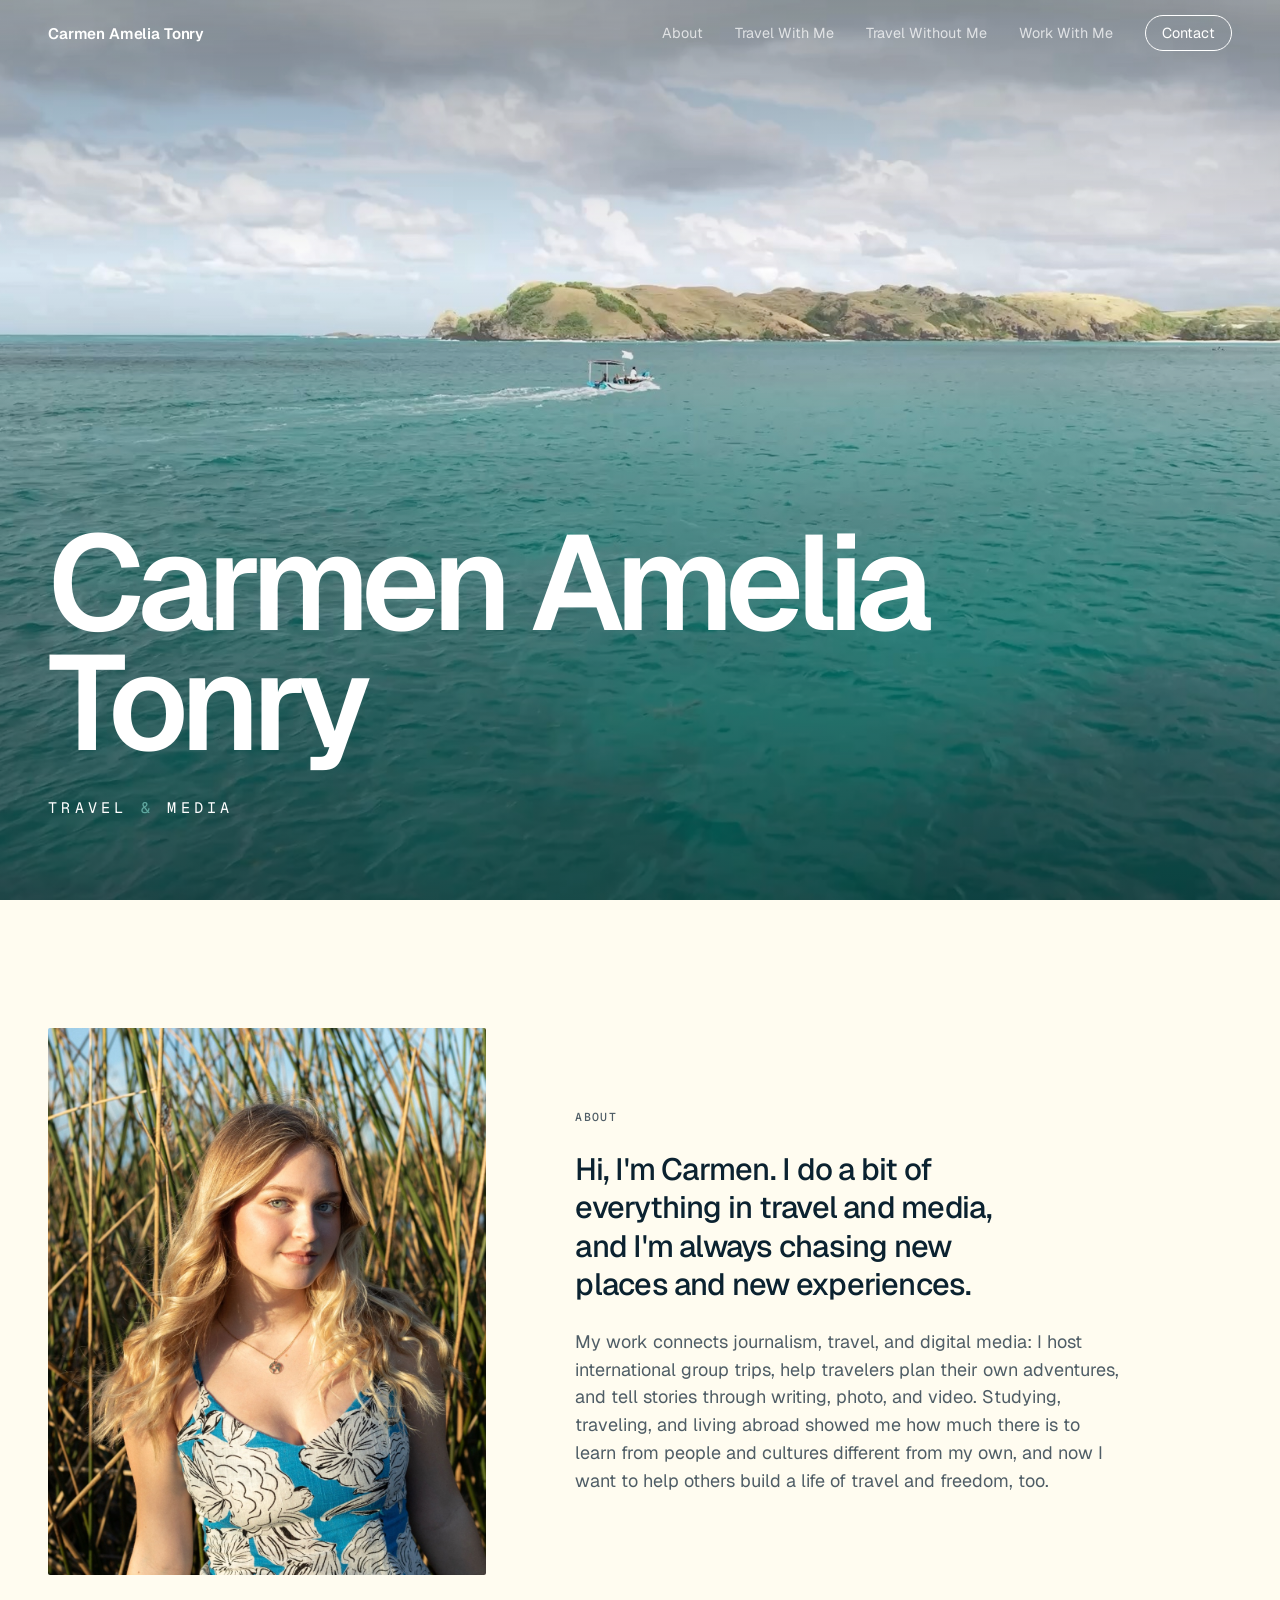
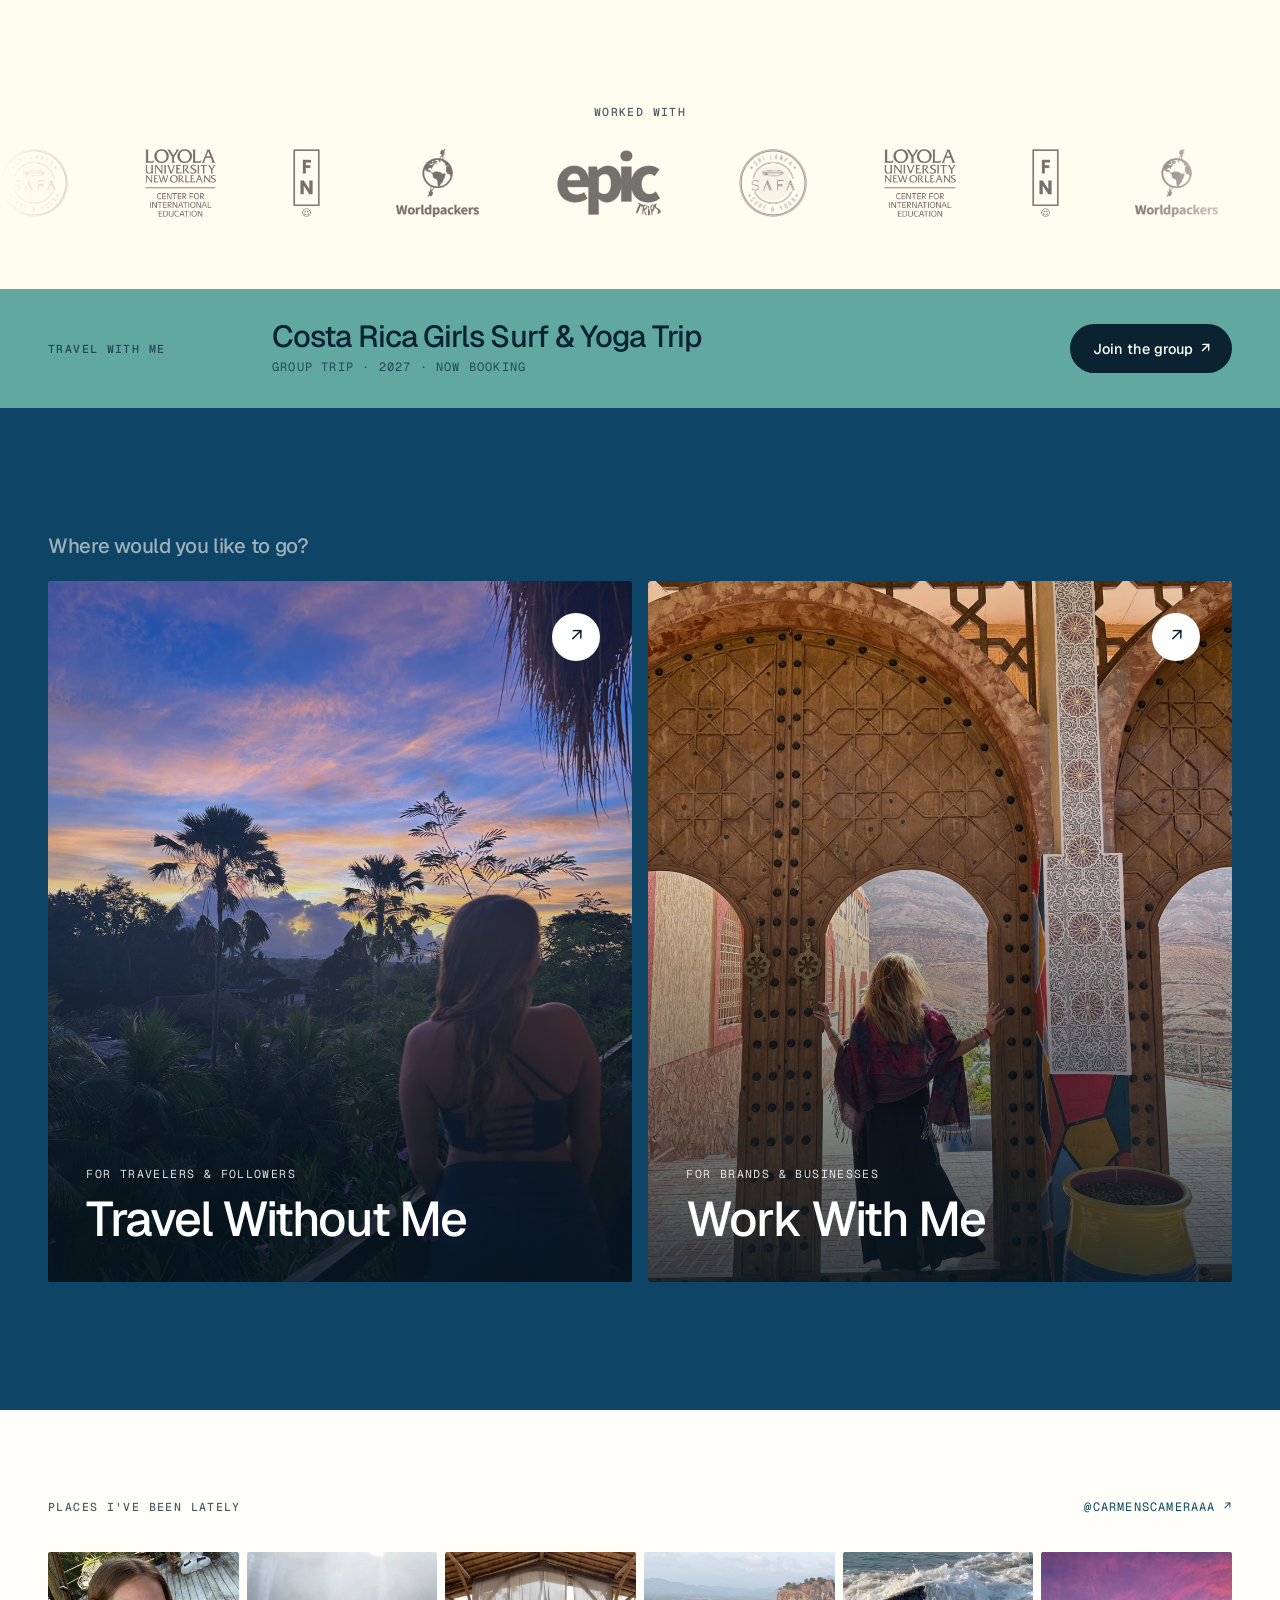
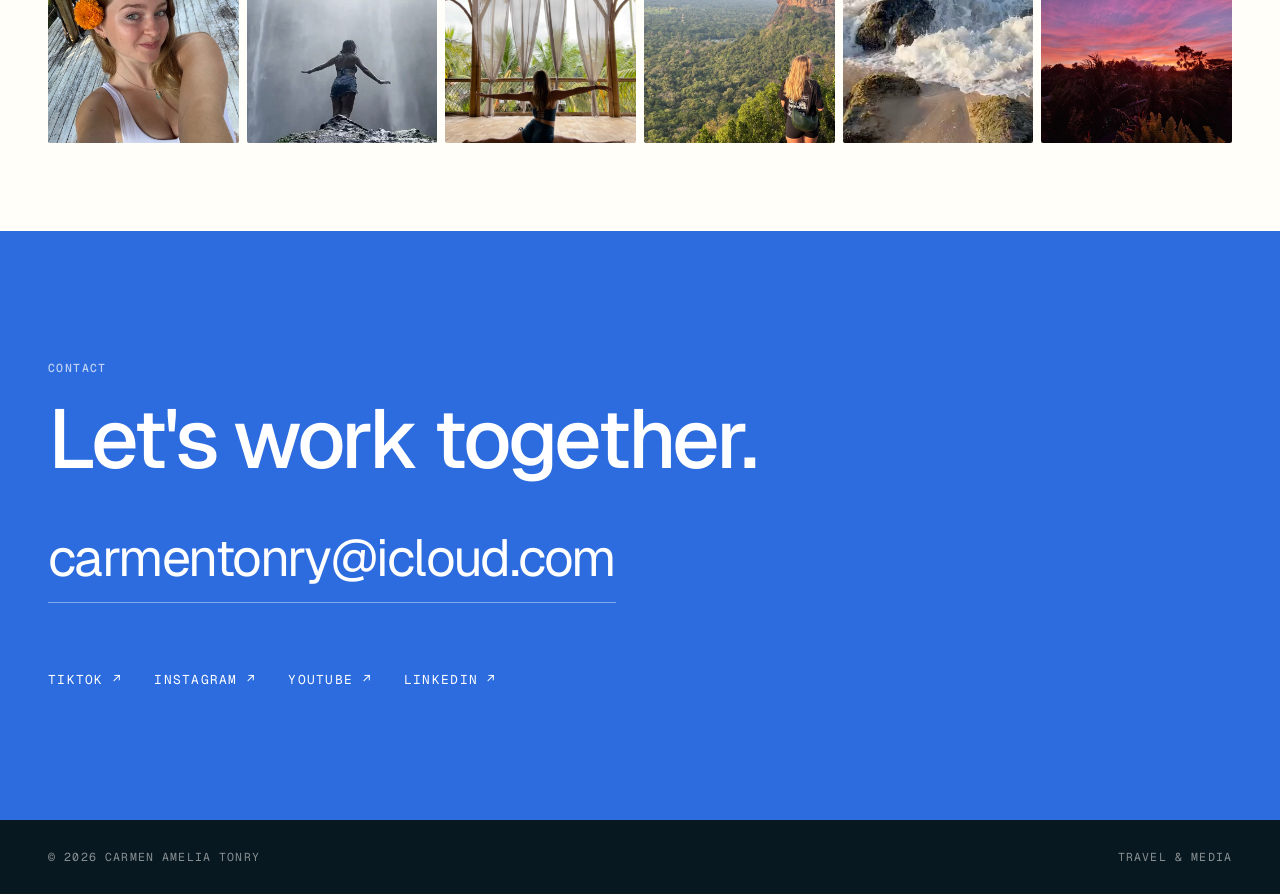
==== index.html @ 87f75d5a "Add a scrolling "Worked with" logo strip under About Logos are converted to one-color transparent PN" ====
<!DOCTYPE html>
<html lang="en">
<head>
  <meta charset="UTF-8">
  <meta name="viewport" content="width=device-width, initial-scale=1.0">
  <title>Carmen Amelia Tonry | Travel & Media</title>
  <meta name="description" content="Carmen Amelia Tonry: journalist, travel creator, group trip host, and yoga instructor from New Orleans. Travel planning, UGC, photography, videography, and travel writing.">
  <link rel="preconnect" href="https://fonts.googleapis.com">
  <link rel="preconnect" href="https://fonts.gstatic.com" crossorigin>
  <link href="https://fonts.googleapis.com/css2?family=Geist:wght@300..700&family=Geist+Mono:wght@400;500&display=swap" rel="stylesheet">
  <link rel="stylesheet" href="styles.css?v=42">
</head>
<body class="home">

  <nav class="nav">
    <a class="nav-logo" href="./">Carmen Amelia Tonry</a>
    <ul class="nav-links">
      <li><a href="./#about">About</a></li>
      <li><a href="./#travel-with-me">Travel With Me</a></li>
      <li><a href="planning.html">Travel Without Me</a></li>
      <li><a href="work.html">Work With Me</a></li>
      <li><a href="./#contact" class="nav-cta">Contact</a></li>
    </ul>
  </nav>

  <header class="hero">
    <video class="hero-video" poster="media/hero-ocean-poster.jpg" autoplay muted loop playsinline aria-hidden="true">
      <source src="media/hero-ocean.mp4" type="video/mp4" media="(max-width: 800px)">
      <source src="media/hero-ocean-1080.mp4" type="video/mp4">
    </video>
    <div class="hero-content">
      <h1 class="hero-name">Carmen Amelia Tonry</h1>
      <p class="hero-tag">Travel <span>&amp;</span> Media</p>
    </div>
  </header>

  <section id="about" class="section">
    <div class="wrap about">
      <div class="about-media reveal">
        <img src="media/about-carmen.jpg" alt="Carmen Amelia Tonry at golden hour" width="1119" height="1400">
      </div>
      <div class="about-text reveal">
        <p class="eyebrow">About</p>
        <p>Hi, I'm Carmen. I do a bit of everything in travel and media, and I'm always chasing new places and new&nbsp;experiences.</p>
        <p>My work connects journalism, travel, and digital media: I host international group trips, help travelers plan their own adventures, and tell stories through writing, photo, and video. Studying, traveling, and living abroad showed me how much there is to learn from people and cultures different from my own, and now I want to help others build a life of travel and freedom, too.</p>
      </div>
    </div>
  </section>

  <section class="logos" aria-label="Worked with">
    <p class="eyebrow">Worked with</p>
    <div class="logo-marquee">
      <div class="logo-track">
        <div class="logo-set"><img src="media/logos/safa.png" alt="SAFA Sri Lanka Surf &amp; Yoga" loading="lazy"><img src="media/logos/loyola-cie.png" alt="Loyola University New Orleans Center for International Education" loading="lazy"><img src="media/logos/fn.png" alt="FN" loading="lazy"><img src="media/logos/worldpackers.png" alt="Worldpackers" loading="lazy"><img src="media/logos/epic-trips.png" alt="Epic Trips" loading="lazy"></div>
        <div class="logo-set" aria-hidden="true"><img src="media/logos/safa.png" alt="" loading="lazy"><img src="media/logos/loyola-cie.png" alt="" loading="lazy"><img src="media/logos/fn.png" alt="" loading="lazy"><img src="media/logos/worldpackers.png" alt="" loading="lazy"><img src="media/logos/epic-trips.png" alt="" loading="lazy"></div>
        <div class="logo-set" aria-hidden="true"><img src="media/logos/safa.png" alt="" loading="lazy"><img src="media/logos/loyola-cie.png" alt="" loading="lazy"><img src="media/logos/fn.png" alt="" loading="lazy"><img src="media/logos/worldpackers.png" alt="" loading="lazy"><img src="media/logos/epic-trips.png" alt="" loading="lazy"></div>
        <div class="logo-set" aria-hidden="true"><img src="media/logos/safa.png" alt="" loading="lazy"><img src="media/logos/loyola-cie.png" alt="" loading="lazy"><img src="media/logos/fn.png" alt="" loading="lazy"><img src="media/logos/worldpackers.png" alt="" loading="lazy"><img src="media/logos/epic-trips.png" alt="" loading="lazy"></div>
      </div>
    </div>
  </section>

  <section id="travel-with-me" class="trip">
    <div class="wrap trip-inner reveal">
      <p class="eyebrow">Travel With Me</p>
      <div class="trip-main">
        <h3>Costa Rica Girls Surf &amp; Yoga Trip</h3>
        <p>Group trip · 2027 · Now booking</p>
      </div>
      <a class="btn" href="https://chat.whatsapp.com/FKAaQu9WQhG2dxmVBWzwGS" target="_blank" rel="noopener">Join the group <span aria-hidden="true">↗</span></a>
    </div>
  </section>

  <section class="section paths-section">
    <div class="wrap">
      <h2 class="paths-heading">Where would you like to go?</h2>
      <div class="paths">
        <a class="path reveal" href="planning.html">
          <img class="path-img" src="media/sunset-balcony.jpg" alt="" loading="lazy">
          <span class="path-arrow" aria-hidden="true">↗</span>
          <span class="path-body">
            <span class="path-for">For travelers &amp; followers</span>
            <span class="path-title">Travel Without Me</span>
          </span>
        </a>
        <a class="path reveal" href="work.html">
          <img class="path-img" src="media/morocco-doorway.jpg" alt="" loading="lazy">
          <span class="path-arrow" aria-hidden="true">↗</span>
          <span class="path-body">
            <span class="path-for">For brands &amp; businesses</span>
            <span class="path-title">Work With Me</span>
          </span>
        </a>
      </div>
    </div>
  </section>

  <!-- To show live posts, paste a Behold.so JSON feed URL into data-feed. -->
  <section class="ig" data-feed="">
    <div class="wrap">
      <div class="ig-head">
        <p class="eyebrow">Places I've been lately</p>
        <a class="ig-follow" href="https://www.instagram.com/carmenscameraaa" target="_blank" rel="noopener">@carmenscameraaa ↗</a>
      </div>
      <div class="ig-grid">
        <a class="ig-post" href="https://www.instagram.com/carmenscameraaa" target="_blank" rel="noopener"><img src="media/flower-selfie.jpg" alt="Carmen with an orange flower in her hair" loading="lazy"></a>
        <a class="ig-post" href="https://www.instagram.com/carmenscameraaa" target="_blank" rel="noopener"><video src="media/waterfall.mp4" poster="media/waterfall-poster.jpg" autoplay muted loop playsinline aria-label="Carmen standing beneath a misty waterfall"></video></a>
        <a class="ig-post" href="https://www.instagram.com/carmenscameraaa" target="_blank" rel="noopener"><img src="media/yoga.jpg" alt="Carmen doing the splits in an open-air yoga shala" loading="lazy"></a>
        <a class="ig-post" href="https://www.instagram.com/carmenscameraaa" target="_blank" rel="noopener"><img src="media/sigiriya.jpg" alt="Carmen looking out at Sigiriya rock in Sri Lanka" loading="lazy"></a>
        <a class="ig-post" href="https://www.instagram.com/carmenscameraaa" target="_blank" rel="noopener"><video src="media/waves.mp4" poster="media/waves-poster.jpg" autoplay muted loop playsinline aria-label="Waves crashing over rocks at golden hour"></video></a>
        <a class="ig-post" href="https://www.instagram.com/carmenscameraaa" target="_blank" rel="noopener"><img src="media/pink-sunset.jpg" alt="Pink and purple sunset over palm trees" loading="lazy"></a>
      </div>
    </div>
  </section>

  <section id="contact" class="contact">
    <div class="wrap">
      <p class="eyebrow">Contact</p>
      <h2>Let's work together.</h2>
      <a class="email" href="mailto:carmentonry@icloud.com">carmentonry@icloud.com</a>
      <ul class="socials">
        <li><a href="https://www.tiktok.com/@carmenscamera" target="_blank" rel="noopener">TikTok ↗</a></li>
        <li><a href="https://www.instagram.com/carmenscameraaa" target="_blank" rel="noopener">Instagram ↗</a></li>
        <li><a href="https://www.youtube.com/@carmenscameraa" target="_blank" rel="noopener">YouTube ↗</a></li>
        <li><a href="https://www.linkedin.com/in/carmen-amelia-tonry-478890346/" target="_blank" rel="noopener">LinkedIn ↗</a></li>
      </ul>
    </div>
  </section>

  <footer class="footer">
    <div class="wrap footer-inner">
      <span>© 2026 Carmen Amelia Tonry</span>
      <span>Travel &amp; Media</span>
    </div>
  </footer>

  <script src="script.js?v=28"></script>
</body>
</html>
---- styles.css ----
:root {
  --bg: #f6f4ec;
  --night: #0b2230;
  --ink: #0b2230;
  --ink-2: #4f5d66;
  --line: rgba(11, 34, 48, 0.12);
  --accent: #e0679a;
  --link: #0f4c5c;
  --about-bg: #fffcf0;
  --warm: #60a8a0;
  --trip-bg: var(--warm);
  --trip-ink: #0b2230;
  --trip-ink-2: rgba(11, 34, 48, 0.7);
  --ig-bg: #fffef8;
  --paths-bg: #0e4466;
  --contact-bg: #2d6cdf;
  --footer-bg: #071821;
  --shade: 7, 24, 33;
  --gutter: clamp(1.25rem, 4vw, 3rem);
  --ease: cubic-bezier(0.2, 0.7, 0.2, 1);
}

body.dark,
.paths-section,
.contact,
.footer {
  --accent: #ffb1cf;
}

body.dark {
  --bg: var(--night);
  --ink: #f4f2ee;
  --ink-2: rgba(244, 242, 238, 0.62);
  --line: rgba(244, 242, 238, 0.14);
}

* {
  box-sizing: border-box;
  margin: 0;
  padding: 0;
}

html {
  scroll-behavior: smooth;
  scroll-padding-top: 4.5rem;
}

body {
  font-family: 'Geist', system-ui, sans-serif;
  font-size: 1rem;
  line-height: 1.55;
  background: var(--bg);
  color: var(--ink);
  -webkit-font-smoothing: antialiased;
}

a {
  color: inherit;
  text-decoration: none;
}

img,
video {
  display: block;
  width: 100%;
  height: 100%;
  object-fit: cover;
}

h1, h2, h3 {
  font-weight: 500;
  line-height: 1;
  letter-spacing: -0.04em;
}

h2 {
  font-size: clamp(2.25rem, 5vw, 4rem);
}

.wrap {
  max-width: 1280px;
  margin: 0 auto;
  padding-inline: var(--gutter);
}

.eyebrow {
  display: block;
  margin-bottom: 1.25rem;
  font-family: 'Geist Mono', monospace;
  font-size: 0.72rem;
  font-weight: 500;
  text-transform: uppercase;
  letter-spacing: 0.12em;
  color: var(--ink-2);
}

.text-link {
  text-decoration: underline;
  text-decoration-color: var(--accent);
  text-decoration-thickness: 1px;
  text-underline-offset: 4px;
  transition: color 0.2s ease;
}

.text-link:hover {
  color: var(--accent);
}

.section {
  padding-block: clamp(5rem, 10vw, 9rem);
}

/* ---------- nav ---------- */

.nav {
  position: fixed;
  inset: 0 0 auto;
  z-index: 20;
  display: flex;
  align-items: center;
  justify-content: space-between;
  height: 4.25rem;
  padding-inline: var(--gutter);
  background: color-mix(in srgb, var(--bg) 88%, transparent);
  backdrop-filter: blur(14px);
  -webkit-backdrop-filter: blur(14px);
  border-bottom: 1px solid var(--line);
  color: var(--ink);
  transition: background 0.3s ease, color 0.3s ease, border-color 0.3s ease;
}

.home .nav:not(.scrolled) {
  background: transparent;
  backdrop-filter: none;
  -webkit-backdrop-filter: none;
  border-color: transparent;
  color: #fff;
}

.nav-logo {
  font-size: 0.95rem;
  font-weight: 600;
  letter-spacing: -0.01em;
}

.nav-links {
  list-style: none;
  display: flex;
  align-items: center;
  gap: 2rem;
}

.nav-links a {
  font-size: 0.9rem;
  opacity: 0.72;
  transition: opacity 0.2s ease;
}

.nav-links a:hover,
.nav-links a[aria-current="page"] {
  opacity: 1;
}

.nav-links a[aria-current="page"] {
  text-decoration: underline;
  text-decoration-thickness: 1px;
  text-underline-offset: 6px;
}

.nav-links .nav-cta {
  opacity: 1;
  padding: 0.5rem 1rem;
  border: 1px solid currentColor;
  border-radius: 999px;
  transition: background 0.2s ease, border-color 0.2s ease, color 0.2s ease;
}

.nav-links .nav-cta:hover {
  background: var(--accent);
  border-color: var(--accent);
  color: var(--night);
}


/* ---------- hero ---------- */

.hero {
  position: relative;
  display: flex;
  align-items: flex-end;
  height: 100vh;
  height: 100svh;
  min-height: 560px;
  overflow: hidden;
  color: #fff;
  background: var(--night);
}

.hero-video {
  position: absolute;
  inset: 0;
}

.hero::after {
  content: '';
  position: absolute;
  inset: 0;
  background: linear-gradient(180deg, rgba(var(--shade), 0.35) 0%, rgba(var(--shade), 0) 30%, rgba(var(--shade), 0.6) 100%);
}

.hero-content {
  position: relative;
  z-index: 1;
  width: 100%;
  max-width: 1280px;
  margin: 0 auto;
  padding: 0 var(--gutter) clamp(2.5rem, 7vw, 5rem);
}

.hero-name {
  font-size: clamp(3.25rem, 10.5vw, 10.5rem);
  font-weight: 600;
  line-height: 0.9;
  letter-spacing: -0.055em;
  animation: fade-up 1.1s var(--ease) both;
}

.hero-tag {
  margin-top: clamp(1.25rem, 2.5vw, 2rem);
  font-family: 'Geist Mono', monospace;
  font-size: clamp(0.8rem, 1.2vw, 0.95rem);
  text-transform: uppercase;
  letter-spacing: 0.28em;
  animation: fade-up 1.1s 0.2s var(--ease) both;
}

.hero-tag span {
  color: var(--warm);
}

@keyframes fade-up {
  from { opacity: 0; transform: translateY(24px); }
}

/* ---------- about ---------- */

.home #about {
  background: var(--about-bg);
}

.about {
  display: grid;
  grid-template-columns: 4fr 6fr;
  gap: clamp(2.5rem, 7vw, 7rem);
  align-items: center;
}

.about-media {
  aspect-ratio: 4 / 5;
  overflow: hidden;
  border-radius: 2px;
}

.about-text p:not(.eyebrow) {
  max-width: 34rem;
  font-size: 1.125rem;
  color: var(--ink-2);
}

.about-text .eyebrow + p {
  text-wrap: balance;
  font-size: clamp(1.45rem, 2.4vw, 2rem);
  font-weight: 500;
  line-height: 1.25;
  letter-spacing: -0.025em;
  color: var(--ink);
}

.about-text p + p {
  margin-top: 1.5rem;
}

/* ---------- worked with ---------- */

.logos {
  padding-bottom: clamp(3rem, 6vw, 4.5rem);
  background: var(--about-bg);
  text-align: center;
}

.logos .eyebrow {
  margin-bottom: 1.75rem;
}

.logo-marquee {
  overflow: hidden;
  -webkit-mask-image: linear-gradient(90deg, transparent, #000 12%, #000 88%, transparent);
  mask-image: linear-gradient(90deg, transparent, #000 12%, #000 88%, transparent);
}

.logo-track {
  display: flex;
  width: max-content;
  animation: logos 40s linear infinite;
}

.logo-set {
  display: flex;
  align-items: center;
  gap: clamp(3rem, 6vw, 5.5rem);
  padding-right: clamp(3rem, 6vw, 5.5rem);
}

.logo-set img {
  width: auto;
  height: clamp(48px, 5.5vw, 68px);
  opacity: 0.55;
  transition: opacity 0.2s ease;
}

.logo-set img:hover {
  opacity: 0.9;
}

@keyframes logos {
  to { transform: translateX(-50%); }
}

/* ---------- travel with me ---------- */

.trip {
  background: var(--trip-bg);
  color: var(--trip-ink);
}

.trip-inner {
  display: grid;
  grid-template-columns: 12rem 1fr auto;
  align-items: center;
  gap: 2rem;
  padding-block: 2rem;
}

.trip .eyebrow {
  margin: 0;
  color: var(--trip-ink-2);
}

.trip h3 {
  font-size: clamp(1.35rem, 2.4vw, 1.9rem);
  letter-spacing: -0.03em;
}

.trip-main p {
  margin-top: 0.4rem;
  font-family: 'Geist Mono', monospace;
  font-size: 0.75rem;
  text-transform: uppercase;
  letter-spacing: 0.1em;
  color: var(--trip-ink-2);
}

.btn {
  display: inline-flex;
  align-items: center;
  gap: 0.5rem;
  padding: 0.85rem 1.4rem;
  border-radius: 999px;
  background: var(--night);
  color: #fff;
  font-size: 0.9rem;
  font-weight: 500;
  white-space: nowrap;
  transition: background 0.2s ease, color 0.2s ease;
}

.btn:hover {
  background: #fff;
  color: var(--night);
}

/* ---------- instagram ---------- */

.ig {
  padding-block: clamp(3.5rem, 7vw, 5.5rem);
  background: var(--ig-bg);
}

.ig-head {
  display: flex;
  flex-wrap: wrap;
  align-items: flex-end;
  justify-content: space-between;
  gap: 1rem 2rem;
  margin-bottom: clamp(1.5rem, 3vw, 2.25rem);
}

.ig-head .eyebrow {
  margin-bottom: 0;
}

.ig-follow {
  font-family: 'Geist Mono', monospace;
  font-size: 0.75rem;
  text-transform: uppercase;
  letter-spacing: 0.1em;
  color: var(--link);
  transition: color 0.2s ease;
}

.ig-follow:hover {
  color: var(--accent);
}

.ig-grid {
  display: grid;
  grid-template-columns: repeat(6, 1fr);
  gap: 8px;
}

.ig-post {
  position: relative;
  aspect-ratio: 1;
  overflow: hidden;
  border-radius: 2px;
  background: rgba(11, 34, 48, 0.08);
}

.ig-post img,
.ig-post video {
  transition: transform 0.6s var(--ease), opacity 0.3s ease;
}

.ig-post:hover img,
.ig-post:hover video {
  transform: scale(1.05);
  opacity: 0.85;
}

.ig-post.is-video::after {
  content: '▶';
  position: absolute;
  top: 0.5rem;
  right: 0.55rem;
  font-size: 0.7rem;
  color: #fff;
  text-shadow: 0 1px 4px rgba(0, 0, 0, 0.5);
}

/* ---------- path cards ---------- */

.paths-section {
  --ink: #f4f2ee;
  --ink-2: rgba(244, 242, 238, 0.62);
  background: var(--paths-bg);
  color: var(--ink);
}

.paths-heading {
  margin-bottom: 1.5rem;
  font-size: clamp(1.1rem, 1.6vw, 1.35rem);
  letter-spacing: -0.015em;
  color: var(--ink-2);
}

.paths {
  display: grid;
  grid-template-columns: 1fr 1fr;
  gap: 1rem;
}

.path {
  position: relative;
  display: block;
  aspect-ratio: 5 / 6;
  overflow: hidden;
  border-radius: 2px;
  color: #fff;
  isolation: isolate;
}

.path-img {
  position: absolute;
  inset: 0;
  z-index: -2;
  transition: transform 1s var(--ease);
}

.path::after {
  content: '';
  position: absolute;
  inset: 0;
  z-index: -1;
  background: linear-gradient(0deg, rgba(var(--shade), 0.8) 0%, rgba(var(--shade), 0.15) 55%, rgba(var(--shade), 0.1) 100%);
}

.path:hover .path-img {
  transform: scale(1.04);
}

.path-body {
  position: absolute;
  inset: auto 0 0;
  display: flex;
  flex-direction: column;
  gap: 0.75rem;
  padding: clamp(1.5rem, 3vw, 2.5rem);
}

.path-for {
  font-family: 'Geist Mono', monospace;
  font-size: 0.72rem;
  text-transform: uppercase;
  letter-spacing: 0.12em;
  opacity: 0.85;
}

.path-title {
  font-size: clamp(2rem, 3.8vw, 3.4rem);
  font-weight: 500;
  line-height: 1;
  letter-spacing: -0.04em;
}

.path-arrow {
  position: absolute;
  top: clamp(1.25rem, 2.5vw, 2rem);
  right: clamp(1.25rem, 2.5vw, 2rem);
  display: grid;
  place-items: center;
  width: 3rem;
  height: 3rem;
  border-radius: 50%;
  background: #fff;
  color: var(--night);
  font-size: 1.15rem;
  transition: background 0.25s ease, color 0.25s ease;
}

.path:hover .path-arrow {
  background: var(--accent);
  color: var(--night);
}

/* ---------- contact ---------- */

.contact {
  padding-block: clamp(5rem, 10vw, 9rem);
  background: var(--contact-bg);
  color: #fff;
}

.contact .eyebrow {
  color: rgba(255, 255, 255, 0.7);
}

.contact h2 {
  font-size: clamp(2.5rem, 6.5vw, 5.5rem);
}

.email {
  display: inline-block;
  margin-top: clamp(1.5rem, 3vw, 2.5rem);
  padding-bottom: 0.2rem;
  font-size: clamp(1.4rem, 4.2vw, 3.25rem);
  font-weight: 400;
  letter-spacing: -0.03em;
  border-bottom: 1px solid rgba(255, 255, 255, 0.4);
  transition: border-color 0.2s ease;
}

.email:hover {
  border-color: var(--accent);
}

.socials {
  list-style: none;
  display: flex;
  flex-wrap: wrap;
  gap: 0.75rem 2rem;
  margin-top: clamp(2.5rem, 5vw, 4rem);
}

.socials a {
  font-family: 'Geist Mono', monospace;
  font-size: 0.8rem;
  text-transform: uppercase;
  letter-spacing: 0.1em;
  transition: color 0.2s ease;
}

.socials a:hover {
  color: var(--accent);
}

/* ---------- footer ---------- */

.footer {
  padding-block: 1.75rem;
  background: var(--footer-bg);
  color: rgba(244, 242, 238, 0.55);
  font-family: 'Geist Mono', monospace;
  font-size: 0.72rem;
  text-transform: uppercase;
  letter-spacing: 0.1em;
}

.footer-inner {
  display: flex;
  flex-wrap: wrap;
  justify-content: space-between;
  gap: 0.5rem 2rem;
}

.footer a:hover {
  color: #fff;
}

/* ---------- inner pages ---------- */

.page-hero {
  padding-top: clamp(7.5rem, 14vw, 10rem);
}

.back {
  display: inline-block;
  margin-bottom: clamp(2.5rem, 5vw, 4rem);
  font-family: 'Geist Mono', monospace;
  font-size: 0.75rem;
  text-transform: uppercase;
  letter-spacing: 0.1em;
  color: var(--ink-2);
  transition: color 0.2s ease;
}

.back:hover {
  color: var(--accent);
}

.page-hero h1 {
  max-width: 12ch;
  font-size: clamp(3rem, 8.5vw, 7.5rem);
  font-weight: 600;
  line-height: 0.92;
  letter-spacing: -0.055em;
}

.lead {
  max-width: 38rem;
  margin-top: 1.75rem;
  font-size: 1.125rem;
  color: var(--ink-2);
}

.page-media {
  max-width: 1280px;
  margin: clamp(3rem, 6vw, 5rem) auto 0;
  padding-inline: var(--gutter);
}

.page-media img,
.page-media video {
  aspect-ratio: 21 / 9;
  border-radius: 2px;
}

.page-hero + .section {
  padding-top: clamp(3rem, 6vw, 5rem);
}

/* ---------- rows ---------- */

.rows {
  display: flex;
  flex-direction: column;
}

.row {
  display: grid;
  grid-template-columns: 4rem 1fr auto;
  align-items: center;
  gap: 1.5rem;
  padding-block: 1.75rem;
  border-bottom: 1px solid var(--line);
  transition: padding 0.35s var(--ease);
}

.row:first-child {
  border-top: 1px solid var(--line);
}

a.row:hover {
  padding-left: 0.75rem;
}

.row-num {
  font-family: 'Geist Mono', monospace;
  font-size: 0.75rem;
  color: var(--ink-2);
}

.row-body {
  display: flex;
  flex-direction: column;
  gap: 0.35rem;
}

.row-title {
  font-size: clamp(1.4rem, 2.6vw, 2rem);
  font-weight: 500;
  line-height: 1.1;
  letter-spacing: -0.03em;
  transition: color 0.2s ease;
}

a.row:hover .row-title {
  color: var(--accent);
}

.row-desc {
  color: var(--ink-2);
}

.row-cta {
  font-family: 'Geist Mono', monospace;
  font-size: 0.75rem;
  text-transform: uppercase;
  letter-spacing: 0.1em;
  white-space: nowrap;
}

.row-cta.muted {
  color: var(--ink-2);
}

.row-links {
  display: flex;
  flex-wrap: wrap;
  gap: 0.5rem;
}

.row-links a {
  padding: 0.45rem 0.9rem;
  border: 1px solid var(--line);
  border-radius: 999px;
  font-family: 'Geist Mono', monospace;
  font-size: 0.7rem;
  text-transform: uppercase;
  letter-spacing: 0.08em;
  transition: background 0.2s ease, color 0.2s ease;
}

.row-links a:hover {
  background: var(--ink);
  color: var(--bg);
}

/* ---------- campaign callout ---------- */

.campaign {
  display: grid;
  grid-template-columns: auto 1fr auto;
  align-items: center;
  gap: 1rem 2rem;
  margin-top: 2.5rem;
  padding: 1.5rem 1.75rem;
  border: 1px solid var(--line);
  border-radius: 6px;
  transition: border-color 0.2s ease;
}

.campaign:hover {
  border-color: var(--accent);
}

.campaign-label {
  font-family: 'Geist Mono', monospace;
  font-size: 0.72rem;
  text-transform: uppercase;
  letter-spacing: 0.12em;
  color: var(--accent);
}

.campaign-text {
  font-size: 1.1rem;
}

/* ---------- expandable row (discount codes) ---------- */

.row-group summary {
  cursor: pointer;
  list-style: none;
}

.row-group .row:first-child {
  border-top: 0;
}

.row-group summary::-webkit-details-marker {
  display: none;
}

.row-group summary:hover {
  padding-left: 0.75rem;
}

.row-group summary:hover .row-title {
  color: var(--accent);
}

.row-group .when-open,
.row-group[open] .when-closed {
  display: none;
}

.row-group[open] .when-open {
  display: inline;
}

.codes {
  list-style: none;
  padding: 0.5rem 0 1.5rem 5.5rem;
  border-bottom: 1px solid var(--line);
}

.code {
  display: grid;
  grid-template-columns: 12rem 1fr auto;
  align-items: center;
  gap: 1rem;
  padding: 0.9rem 0;
}

.code + .code {
  border-top: 1px dashed var(--line);
}

.code-brand {
  font-size: 1.1rem;
  font-weight: 500;
}

.code-deal {
  color: var(--ink-2);
}

.code-cta {
  font-family: 'Geist Mono', monospace;
  font-size: 0.72rem;
  text-transform: uppercase;
  letter-spacing: 0.1em;
  white-space: nowrap;
  transition: color 0.2s ease;
}

.code-cta:hover {
  color: var(--accent);
}

/* ---------- booking embed ---------- */

.booking {
  padding: 0 0 2rem 5.5rem;
  border-bottom: 1px solid var(--line);
}

.booking p {
  max-width: 40rem;
  font-size: 1.05rem;
  color: var(--ink-2);
}

.booking-embed {
  min-height: 520px;
  margin: 1.25rem 0 1rem;
  overflow: hidden;
  border-radius: 6px;
  background: #fff;
}

/* ---------- service details ---------- */

.row-group[open] > summary {
  border-bottom-color: transparent;
}

.detail {
  padding: 0 0 2rem 5.5rem;
  border-bottom: 1px solid var(--line);
}

.detail p {
  max-width: 40rem;
  font-size: 1.05rem;
}

.detail-list {
  max-width: 40rem;
  padding-left: 1.1rem;
  font-size: 1.05rem;
}

.detail-list li + li {
  margin-top: 0.4rem;
}

.detail-list strong {
  font-weight: 600;
}

.detail .detail-label {
  margin-top: 1.25rem;
  font-family: 'Geist Mono', monospace;
  font-size: 0.7rem;
  text-transform: uppercase;
  letter-spacing: 0.12em;
  color: var(--ink-2);
}

.detail-examples {
  list-style: none;
  display: flex;
  flex-wrap: wrap;
  gap: 0.5rem;
  margin-top: 0.6rem;
}

.detail-examples li {
  padding: 0.4rem 0.85rem;
  border: 1px solid var(--line);
  border-radius: 999px;
  font-size: 0.9rem;
  color: var(--ink-2);
}

.detail-actions {
  display: flex;
  flex-wrap: wrap;
  gap: 0.6rem;
  margin-top: 1.5rem;
}

.detail-btn {
  padding: 0.6rem 1.1rem;
  border: 1px solid var(--ink);
  border-radius: 999px;
  font-size: 0.85rem;
  font-weight: 500;
  transition: background 0.2s ease, color 0.2s ease, border-color 0.2s ease;
}

.detail-btn.primary,
.detail-btn:hover {
  background: var(--ink);
  color: var(--bg);
}

.detail-btn.primary:hover {
  background: var(--accent);
  border-color: var(--accent);
  color: var(--night);
}

/* ---------- open call ---------- */

.open-call {
  padding-block: clamp(4.5rem, 9vw, 7.5rem);
  border-top: 1px solid var(--line);
}

.open-call h2 {
  max-width: 14ch;
  font-size: clamp(2.5rem, 6vw, 5rem);
}

.open-lead {
  max-width: 40rem;
  margin-top: 1.5rem;
  font-size: 1.15rem;
  color: var(--ink-2);
}

.open-btn {
  margin-top: 2.5rem;
  background: var(--accent);
  color: var(--night);
}

.open-btn:hover {
  background: #fff;
  color: var(--night);
}

/* ---------- next page link ---------- */

.next-section {
  padding-top: 0;
}

.next {
  display: block;
  padding-top: 2.5rem;
  border-top: 1px solid var(--line);
}

.next .eyebrow {
  margin-bottom: 0.75rem;
}

.next-title {
  font-size: clamp(2.25rem, 6vw, 5rem);
  font-weight: 500;
  line-height: 1;
  letter-spacing: -0.045em;
  transition: color 0.2s ease;
}

.next-title span {
  display: inline-block;
  transition: transform 0.3s var(--ease);
}

.next:hover .next-title {
  color: var(--accent);
}

.next:hover .next-title span {
  transform: translateX(0.5rem);
}

/* ---------- motion ---------- */

.js .reveal {
  opacity: 0;
  translate: 0 24px;
  transition: opacity 0.9s var(--ease), translate 0.9s var(--ease);
}

.js .reveal.visible {
  opacity: 1;
  translate: 0 0;
}

@media (prefers-reduced-motion: reduce) {
  *, *::before, *::after {
    animation: none !important;
    transition: none !important;
  }
  .js .reveal { opacity: 1; translate: 0 0; }
  .logo-track { flex-wrap: wrap; justify-content: center; width: auto; }
  .logo-set[aria-hidden] { display: none; }
}

/* ---------- responsive ---------- */

@media (max-width: 1100px) {
  html { scroll-padding-top: 6.5rem; }

  .nav {
    flex-wrap: wrap;
    row-gap: 0.6rem;
    height: auto;
    padding-block: 0.85rem 0.75rem;
  }

  .nav-logo {
    padding-block: 0.25rem;
  }

  .nav-links {
    width: 100%;
    justify-content: space-between;
    gap: 0.6rem;
  }

  .nav-links a {
    font-size: min(0.85rem, 3.3vw);
    white-space: nowrap;
  }

  .nav-links li:last-child {
    position: absolute;
    top: 0.85rem;
    right: var(--gutter);
  }

  .nav-links .nav-cta {
    display: block;
    padding: 0.3rem 0.8rem;
    font-size: 0.85rem;
  }

  .page-hero {
    padding-top: 8.5rem;
  }

  .trip-inner {
    grid-template-columns: 1fr auto;
  }

  .trip .eyebrow {
    grid-column: 1 / -1;
  }
}

@media (max-width: 720px) {
  .paths {
    grid-template-columns: 1fr;
  }

  .about {
    grid-template-columns: 5rem 1fr;
    grid-template-areas:
      "photo eyebrow"
      "photo lead"
      "text text";
    grid-template-rows: auto 1fr auto;
    gap: 0 1rem;
    align-items: start;
  }

  .home #about { padding-block: 3rem; }

  .about-media { grid-area: photo; }
  .about-text { display: contents; }

  .about-text .eyebrow {
    grid-area: eyebrow;
    margin-bottom: 0.4rem;
  }

  .about-text p:nth-of-type(2) {
    grid-area: lead;
    margin-top: 0;
    font-size: 1rem;
    line-height: 1.3;
  }

  .about-text p:nth-of-type(3) {
    grid-area: text;
    margin-top: 1rem;
    font-size: 0.9rem;
    line-height: 1.5;
  }
  .ig-grid { grid-template-columns: repeat(3, 1fr); }
  .paths { gap: 0.75rem; }
  .paths-section { padding-block: 3.5rem; }
  .path { aspect-ratio: 16 / 10; }
  .path-body { gap: 0.4rem; padding: 1.25rem; }
  .path-title { font-size: 1.75rem; }
  .path-arrow { top: 1rem; right: 1rem; width: 2.5rem; height: 2.5rem; font-size: 1rem; }

  .trip-inner {
    grid-template-columns: 1fr;
    gap: 1.25rem;
  }

  .trip .btn { justify-self: start; }

  .page-media img,
  .page-media video {
    aspect-ratio: 4 / 3;
  }

  .row {
    grid-template-columns: 2.25rem 1fr;
    row-gap: 0.75rem;
  }

  .row-cta,
  .row-links {
    grid-column: 2;
  }

  .campaign { grid-template-columns: 1fr; gap: 0.5rem; }

  .codes { padding-left: 2.25rem; }
  .detail { padding-left: 3.75rem; }
  .booking { padding-left: 0; }

  .code {
    grid-template-columns: 1fr auto;
    gap: 0.2rem 1rem;
  }

  .code-deal { grid-column: 1; grid-row: 2; }
  .code-cta { grid-column: 2; grid-row: 1 / 3; }
}
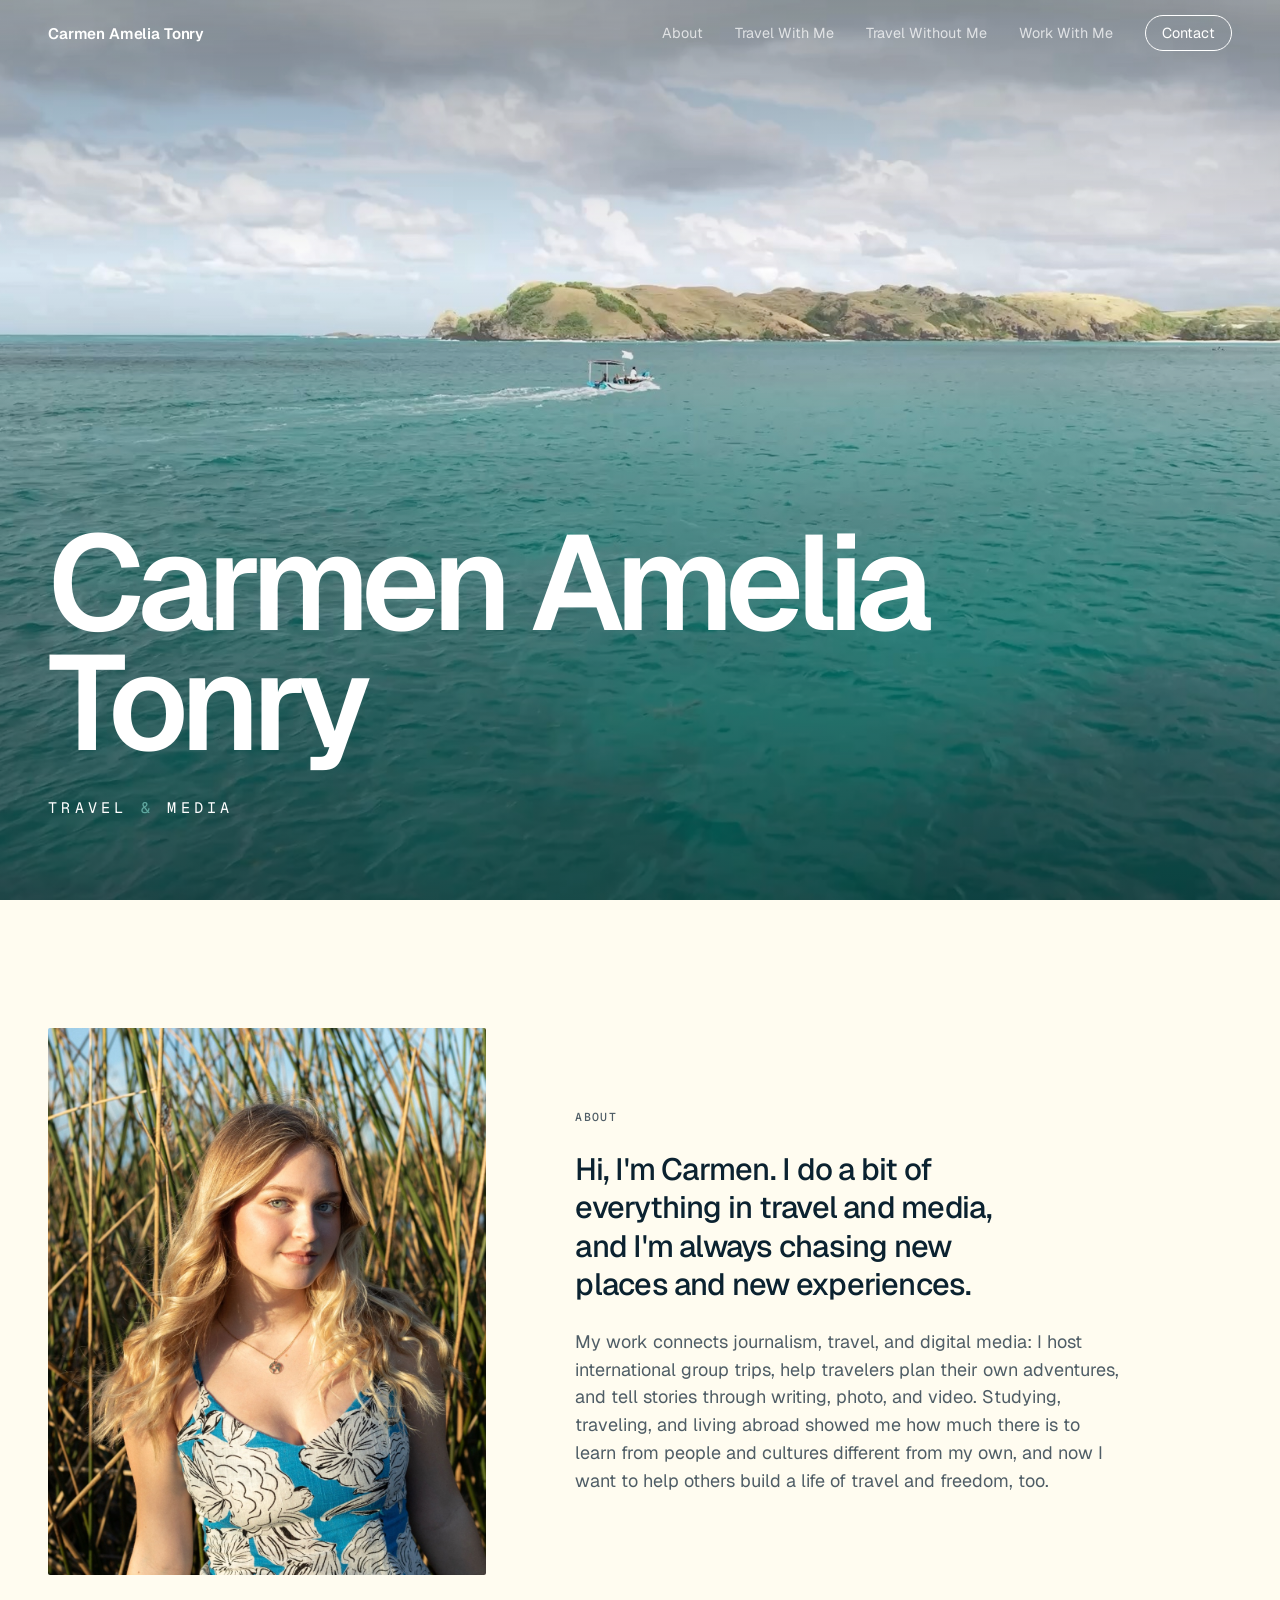
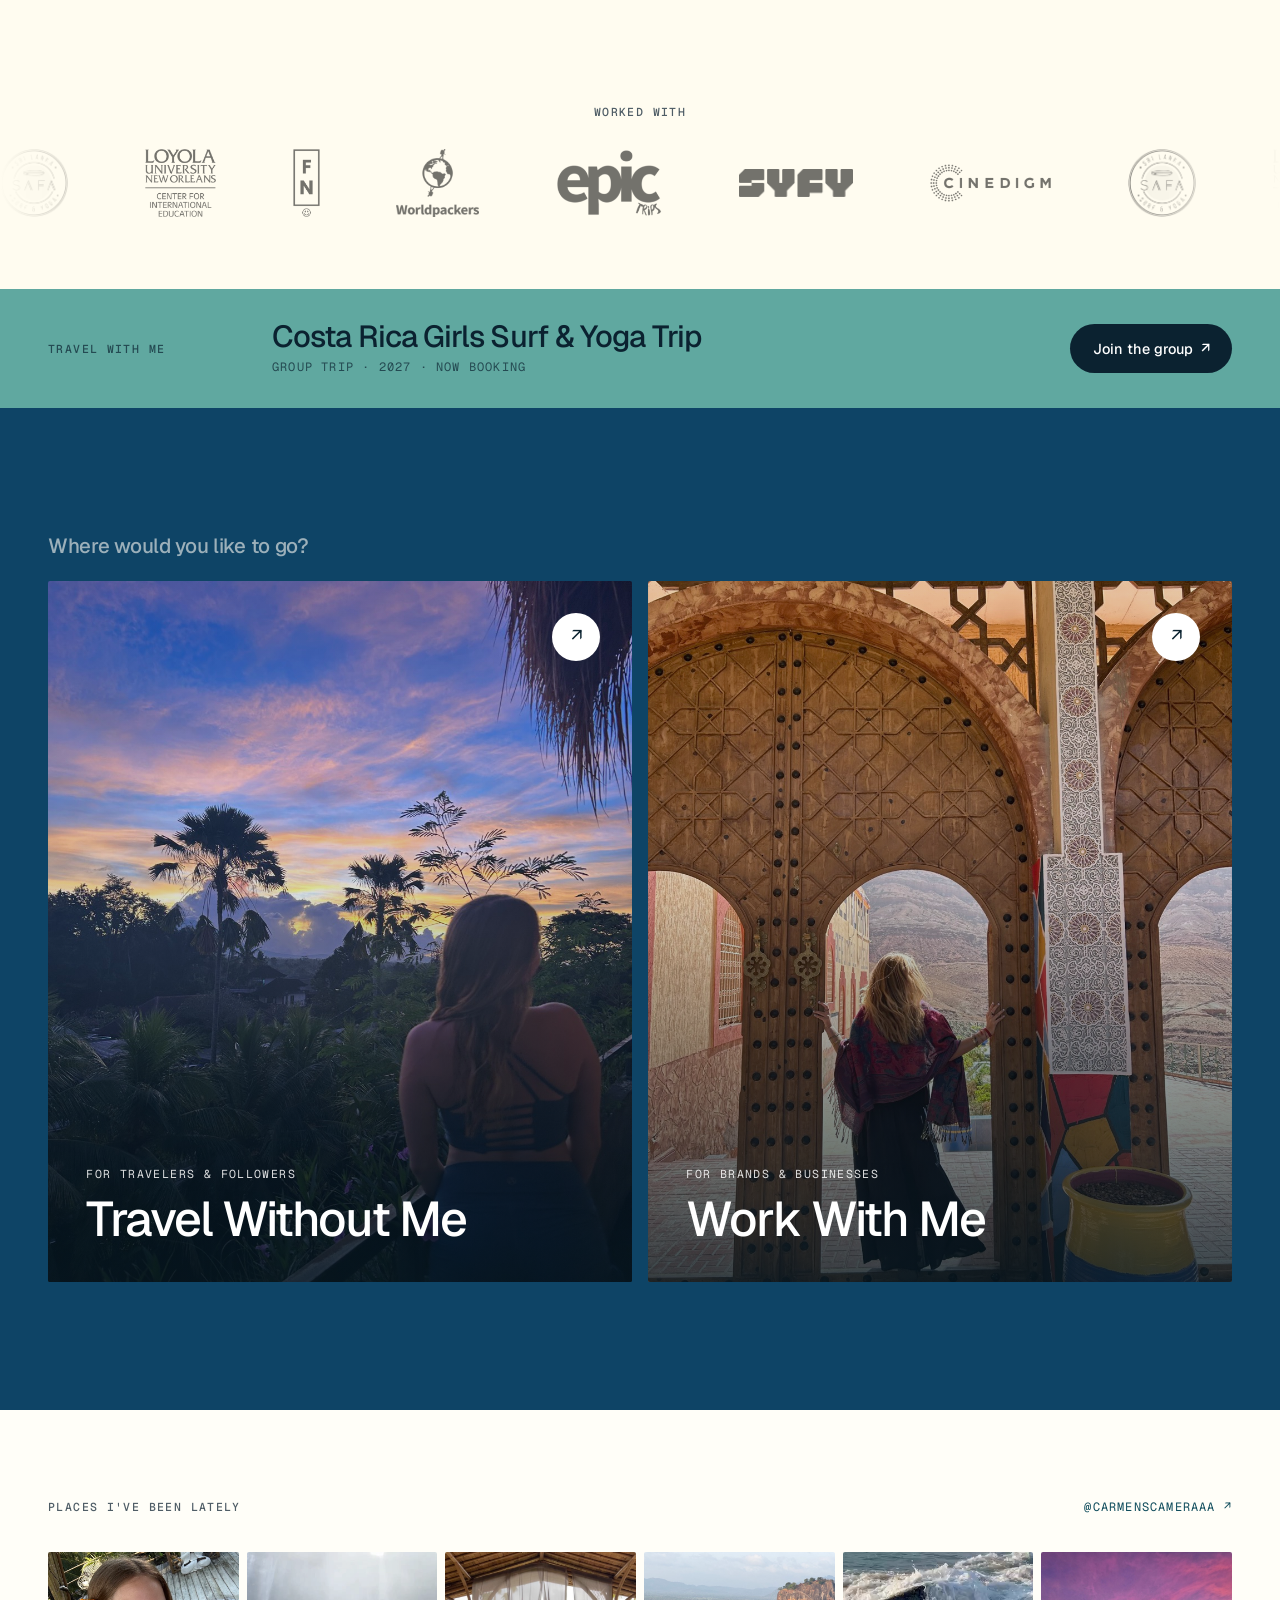
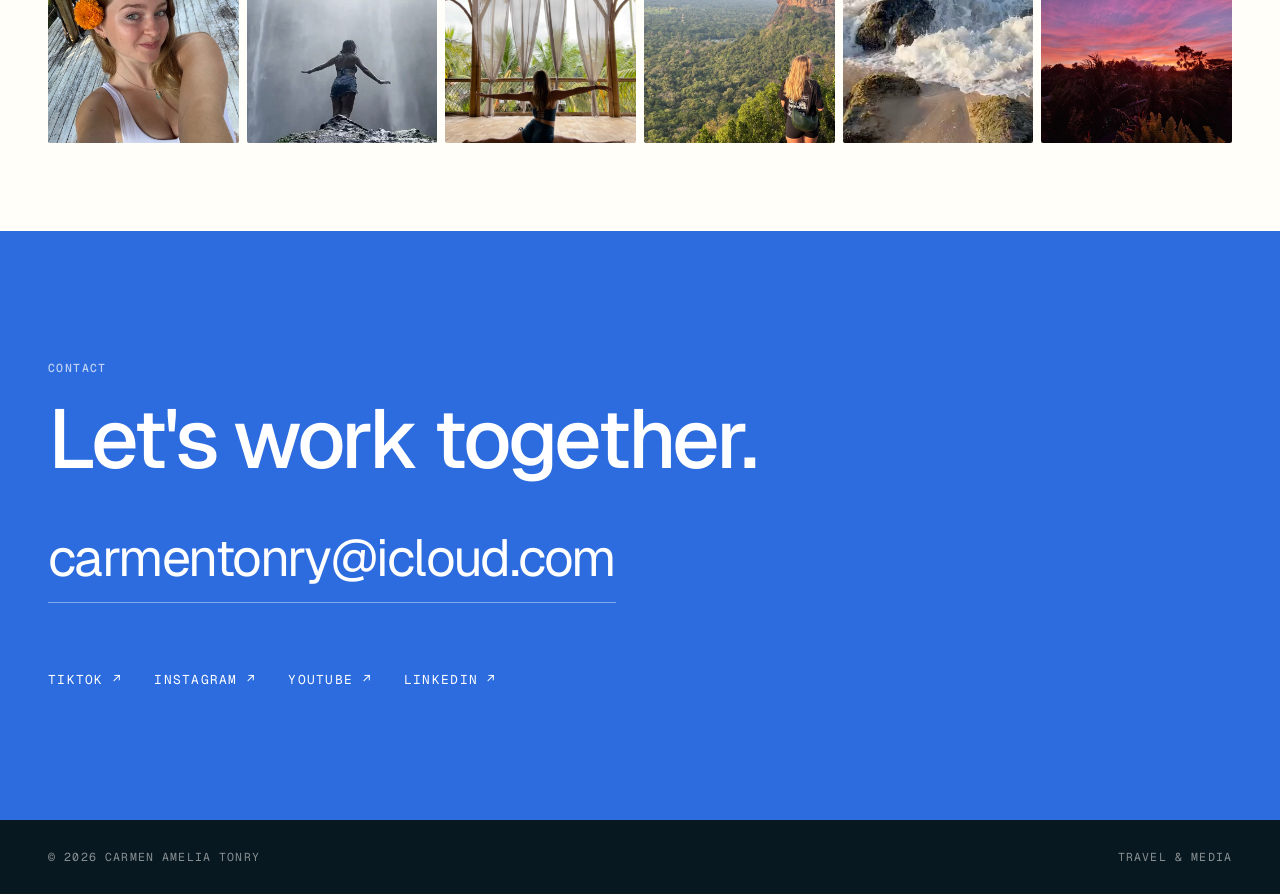
==== commit bff907d9: "Add Syfy and Cinedigm to the Worked with strip Co-Authored-By: Claude Opus 5 <noreply@anthropic.com>" ====
--- a/index.html
+++ b/index.html
@@ -8,7 +8,7 @@
   <link rel="preconnect" href="https://fonts.googleapis.com">
   <link rel="preconnect" href="https://fonts.gstatic.com" crossorigin>
   <link href="https://fonts.googleapis.com/css2?family=Geist:wght@300..700&family=Geist+Mono:wght@400;500&display=swap" rel="stylesheet">
-  <link rel="stylesheet" href="styles.css?v=42">
+  <link rel="stylesheet" href="styles.css?v=43">
 </head>
 <body class="home">
 
@@ -51,10 +51,10 @@
     <p class="eyebrow">Worked with</p>
     <div class="logo-marquee">
       <div class="logo-track">
-        <div class="logo-set"><img src="media/logos/safa.png" alt="SAFA Sri Lanka Surf &amp; Yoga" loading="lazy"><img src="media/logos/loyola-cie.png" alt="Loyola University New Orleans Center for International Education" loading="lazy"><img src="media/logos/fn.png" alt="FN" loading="lazy"><img src="media/logos/worldpackers.png" alt="Worldpackers" loading="lazy"><img src="media/logos/epic-trips.png" alt="Epic Trips" loading="lazy"></div>
-        <div class="logo-set" aria-hidden="true"><img src="media/logos/safa.png" alt="" loading="lazy"><img src="media/logos/loyola-cie.png" alt="" loading="lazy"><img src="media/logos/fn.png" alt="" loading="lazy"><img src="media/logos/worldpackers.png" alt="" loading="lazy"><img src="media/logos/epic-trips.png" alt="" loading="lazy"></div>
-        <div class="logo-set" aria-hidden="true"><img src="media/logos/safa.png" alt="" loading="lazy"><img src="media/logos/loyola-cie.png" alt="" loading="lazy"><img src="media/logos/fn.png" alt="" loading="lazy"><img src="media/logos/worldpackers.png" alt="" loading="lazy"><img src="media/logos/epic-trips.png" alt="" loading="lazy"></div>
-        <div class="logo-set" aria-hidden="true"><img src="media/logos/safa.png" alt="" loading="lazy"><img src="media/logos/loyola-cie.png" alt="" loading="lazy"><img src="media/logos/fn.png" alt="" loading="lazy"><img src="media/logos/worldpackers.png" alt="" loading="lazy"><img src="media/logos/epic-trips.png" alt="" loading="lazy"></div>
+        <div class="logo-set"><img src="media/logos/safa.png" alt="SAFA Sri Lanka Surf &amp; Yoga" loading="lazy"><img src="media/logos/loyola-cie.png" alt="Loyola University New Orleans Center for International Education" loading="lazy"><img src="media/logos/fn.png" alt="FN" loading="lazy"><img src="media/logos/worldpackers.png" alt="Worldpackers" loading="lazy"><img src="media/logos/epic-trips.png" alt="Epic Trips" loading="lazy"><img class="wordmark" src="media/logos/syfy.png" alt="Syfy" loading="lazy"><img class="wordmark wide" src="media/logos/cinedigm.png" alt="Cinedigm" loading="lazy"></div>
+        <div class="logo-set" aria-hidden="true"><img src="media/logos/safa.png" alt="" loading="lazy"><img src="media/logos/loyola-cie.png" alt="" loading="lazy"><img src="media/logos/fn.png" alt="" loading="lazy"><img src="media/logos/worldpackers.png" alt="" loading="lazy"><img src="media/logos/epic-trips.png" alt="" loading="lazy"><img class="wordmark" src="media/logos/syfy.png" alt="" loading="lazy"><img class="wordmark wide" src="media/logos/cinedigm.png" alt="" loading="lazy"></div>
+        <div class="logo-set" aria-hidden="true"><img src="media/logos/safa.png" alt="" loading="lazy"><img src="media/logos/loyola-cie.png" alt="" loading="lazy"><img src="media/logos/fn.png" alt="" loading="lazy"><img src="media/logos/worldpackers.png" alt="" loading="lazy"><img src="media/logos/epic-trips.png" alt="" loading="lazy"><img class="wordmark" src="media/logos/syfy.png" alt="" loading="lazy"><img class="wordmark wide" src="media/logos/cinedigm.png" alt="" loading="lazy"></div>
+        <div class="logo-set" aria-hidden="true"><img src="media/logos/safa.png" alt="" loading="lazy"><img src="media/logos/loyola-cie.png" alt="" loading="lazy"><img src="media/logos/fn.png" alt="" loading="lazy"><img src="media/logos/worldpackers.png" alt="" loading="lazy"><img src="media/logos/epic-trips.png" alt="" loading="lazy"><img class="wordmark" src="media/logos/syfy.png" alt="" loading="lazy"><img class="wordmark wide" src="media/logos/cinedigm.png" alt="" loading="lazy"></div>
       </div>
     </div>
   </section>
--- a/styles.css
+++ b/styles.css
@@ -322,6 +322,14 @@
   opacity: 0.9;
 }
 
+.logo-set img.wordmark {
+  height: clamp(20px, 2.4vw, 28px);
+}
+
+.logo-set img.wordmark.wide {
+  height: clamp(26px, 3.2vw, 38px);
+}
+
 @keyframes logos {
   to { transform: translateX(-50%); }
 }
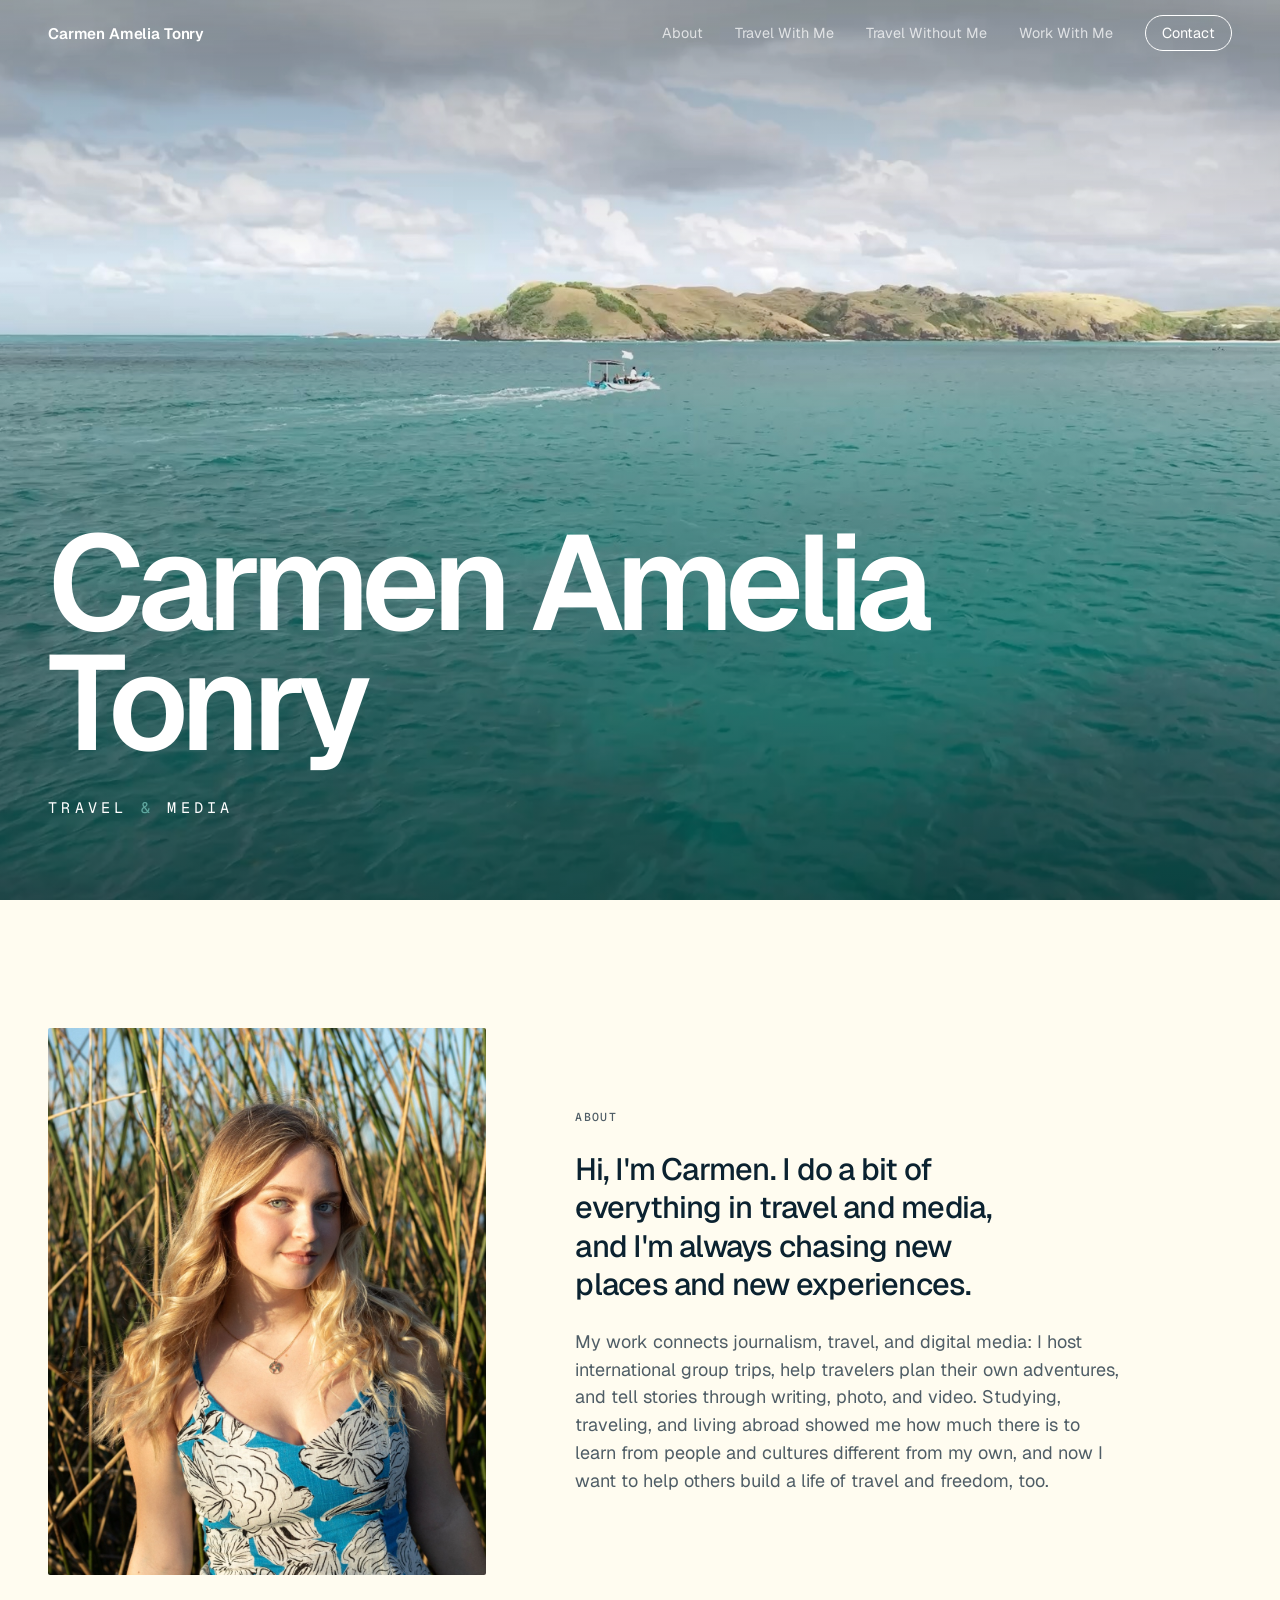
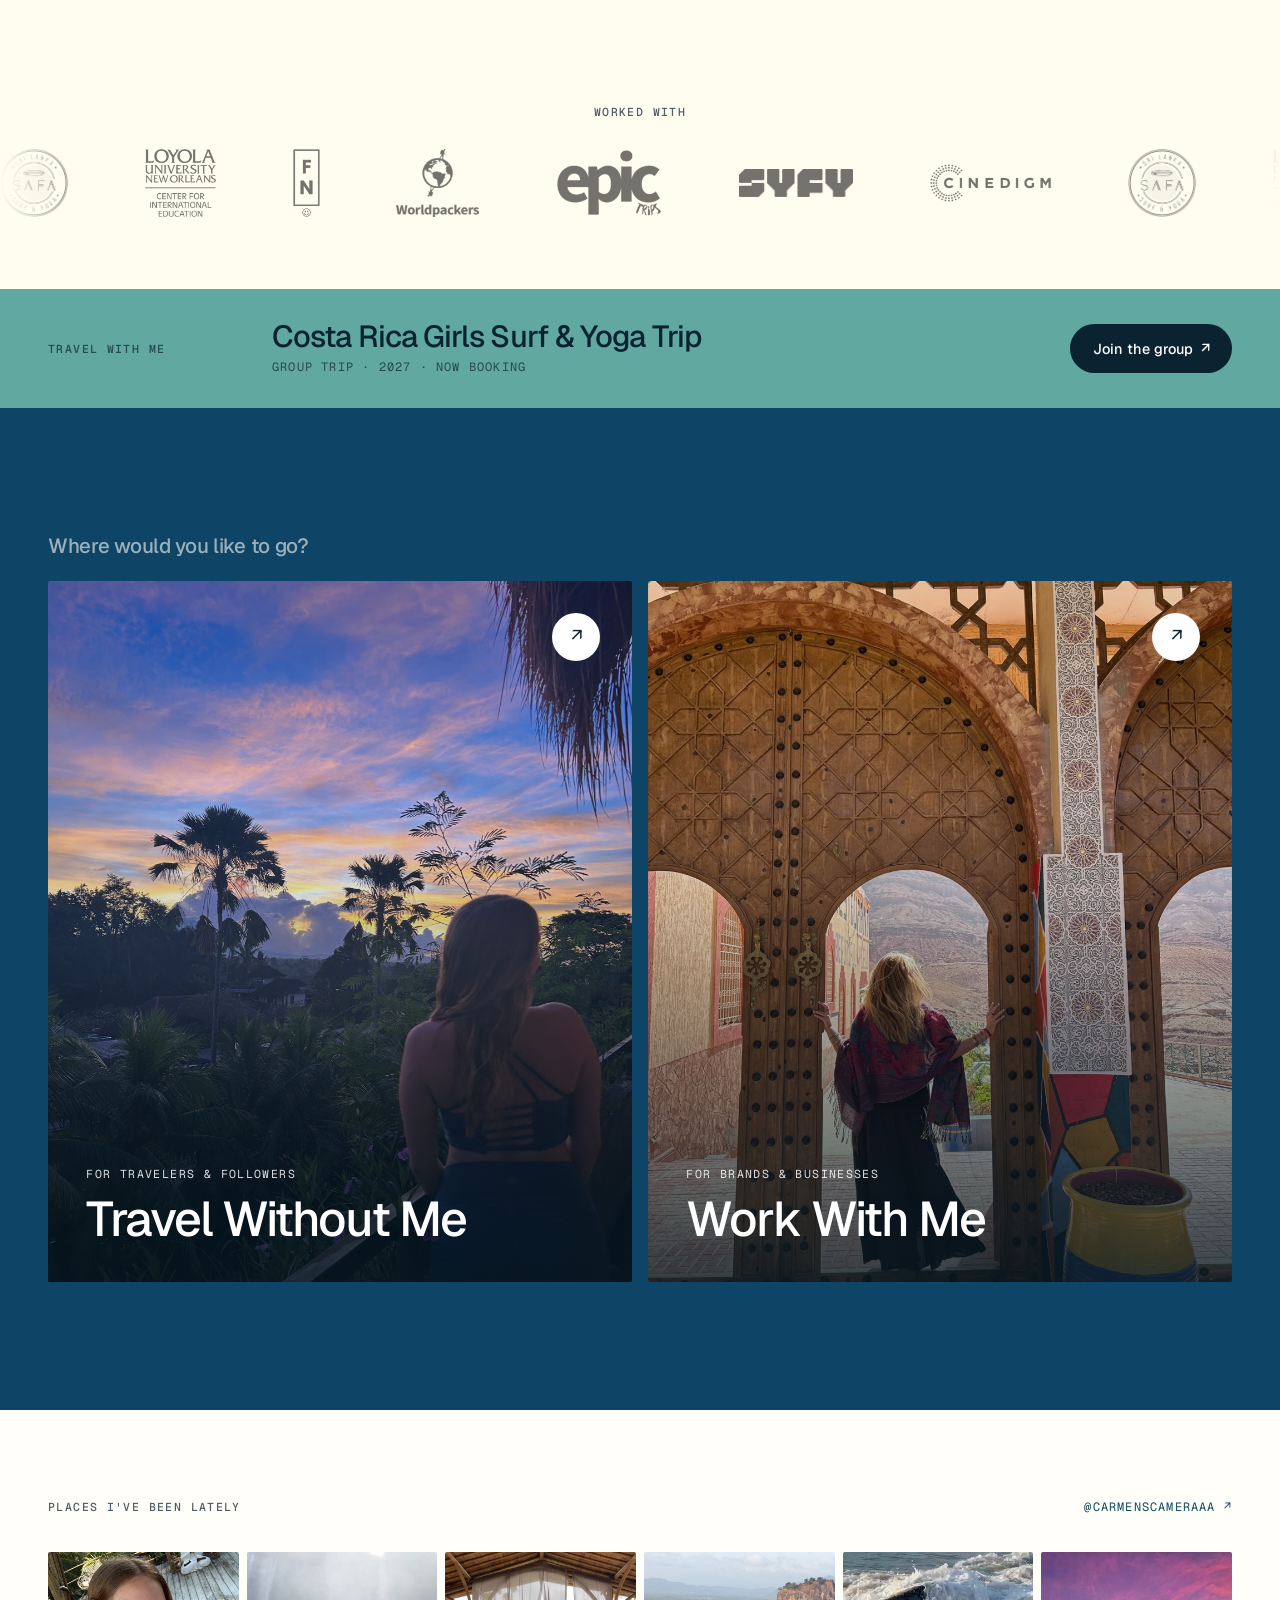
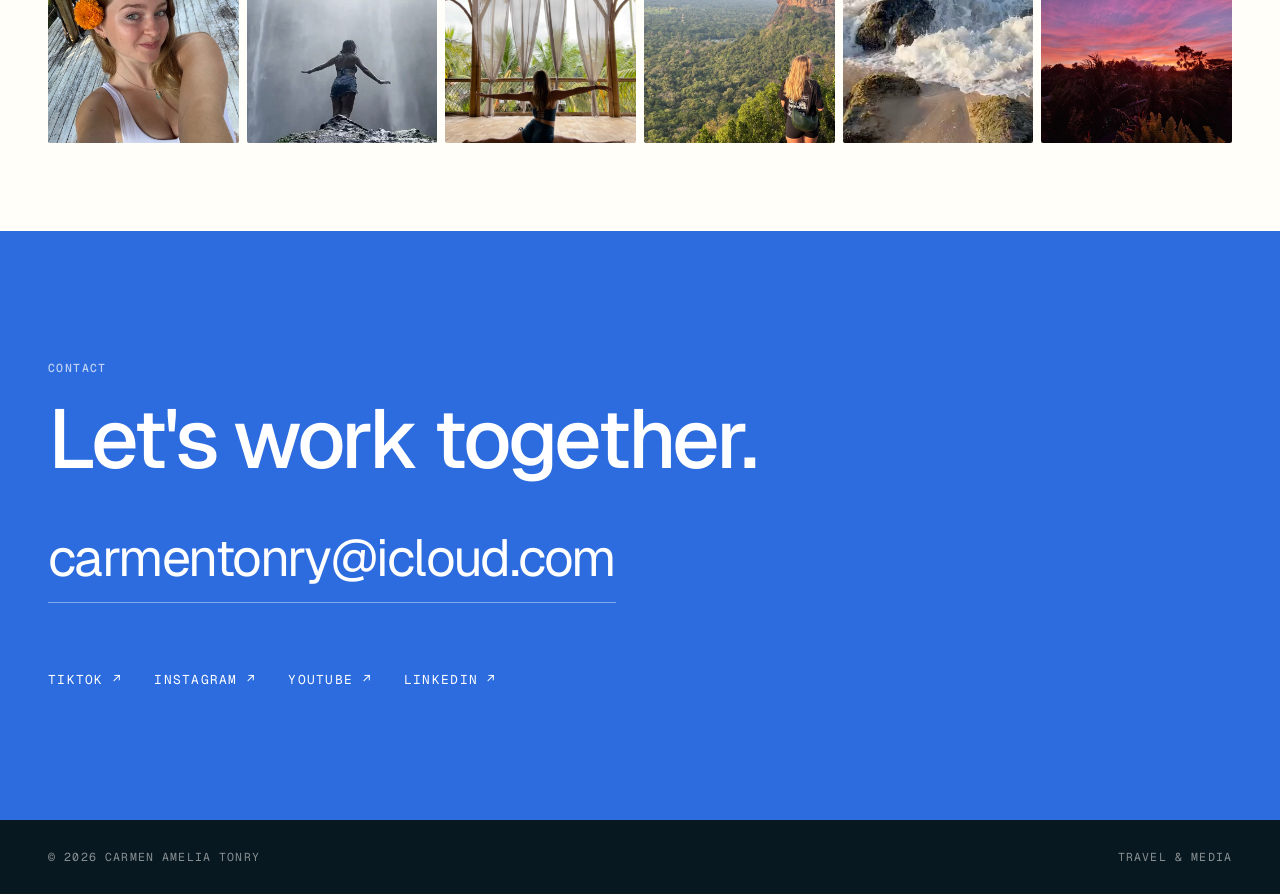
==== commit d43652dc: "Fix the logo strip jumping on the left Logos load eagerly with fixed sizes so the track width is sta" ====
--- a/index.html
+++ b/index.html
@@ -8,7 +8,7 @@
   <link rel="preconnect" href="https://fonts.googleapis.com">
   <link rel="preconnect" href="https://fonts.gstatic.com" crossorigin>
   <link href="https://fonts.googleapis.com/css2?family=Geist:wght@300..700&family=Geist+Mono:wght@400;500&display=swap" rel="stylesheet">
-  <link rel="stylesheet" href="styles.css?v=43">
+  <link rel="stylesheet" href="styles.css?v=44">
 </head>
 <body class="home">
 
@@ -51,10 +51,12 @@
     <p class="eyebrow">Worked with</p>
     <div class="logo-marquee">
       <div class="logo-track">
-        <div class="logo-set"><img src="media/logos/safa.png" alt="SAFA Sri Lanka Surf &amp; Yoga" loading="lazy"><img src="media/logos/loyola-cie.png" alt="Loyola University New Orleans Center for International Education" loading="lazy"><img src="media/logos/fn.png" alt="FN" loading="lazy"><img src="media/logos/worldpackers.png" alt="Worldpackers" loading="lazy"><img src="media/logos/epic-trips.png" alt="Epic Trips" loading="lazy"><img class="wordmark" src="media/logos/syfy.png" alt="Syfy" loading="lazy"><img class="wordmark wide" src="media/logos/cinedigm.png" alt="Cinedigm" loading="lazy"></div>
-        <div class="logo-set" aria-hidden="true"><img src="media/logos/safa.png" alt="" loading="lazy"><img src="media/logos/loyola-cie.png" alt="" loading="lazy"><img src="media/logos/fn.png" alt="" loading="lazy"><img src="media/logos/worldpackers.png" alt="" loading="lazy"><img src="media/logos/epic-trips.png" alt="" loading="lazy"><img class="wordmark" src="media/logos/syfy.png" alt="" loading="lazy"><img class="wordmark wide" src="media/logos/cinedigm.png" alt="" loading="lazy"></div>
-        <div class="logo-set" aria-hidden="true"><img src="media/logos/safa.png" alt="" loading="lazy"><img src="media/logos/loyola-cie.png" alt="" loading="lazy"><img src="media/logos/fn.png" alt="" loading="lazy"><img src="media/logos/worldpackers.png" alt="" loading="lazy"><img src="media/logos/epic-trips.png" alt="" loading="lazy"><img class="wordmark" src="media/logos/syfy.png" alt="" loading="lazy"><img class="wordmark wide" src="media/logos/cinedigm.png" alt="" loading="lazy"></div>
-        <div class="logo-set" aria-hidden="true"><img src="media/logos/safa.png" alt="" loading="lazy"><img src="media/logos/loyola-cie.png" alt="" loading="lazy"><img src="media/logos/fn.png" alt="" loading="lazy"><img src="media/logos/worldpackers.png" alt="" loading="lazy"><img src="media/logos/epic-trips.png" alt="" loading="lazy"><img class="wordmark" src="media/logos/syfy.png" alt="" loading="lazy"><img class="wordmark wide" src="media/logos/cinedigm.png" alt="" loading="lazy"></div>
+        <div class="logo-set"><img src="media/logos/safa.png" alt="SAFA Sri Lanka Surf &amp; Yoga" width="277" height="277"><img src="media/logos/loyola-cie.png" alt="Loyola University New Orleans Center for International Education" width="253" height="240"><img src="media/logos/fn.png" alt="FN" width="93" height="240"><img src="media/logos/worldpackers.png" alt="Worldpackers" width="240" height="197"><img src="media/logos/epic-trips.png" alt="Epic Trips" width="200" height="128"><img class="wordmark" src="media/logos/syfy.png" alt="Syfy" width="488" height="120"><img class="wordmark wide" src="media/logos/cinedigm.png" alt="Cinedigm" width="383" height="120"></div>
+        <div class="logo-set" aria-hidden="true"><img src="media/logos/safa.png" alt="" width="277" height="277"><img src="media/logos/loyola-cie.png" alt="" width="253" height="240"><img src="media/logos/fn.png" alt="" width="93" height="240"><img src="media/logos/worldpackers.png" alt="" width="240" height="197"><img src="media/logos/epic-trips.png" alt="" width="200" height="128"><img class="wordmark" src="media/logos/syfy.png" alt="" width="488" height="120"><img class="wordmark wide" src="media/logos/cinedigm.png" alt="" width="383" height="120"></div>
+        <div class="logo-set" aria-hidden="true"><img src="media/logos/safa.png" alt="" width="277" height="277"><img src="media/logos/loyola-cie.png" alt="" width="253" height="240"><img src="media/logos/fn.png" alt="" width="93" height="240"><img src="media/logos/worldpackers.png" alt="" width="240" height="197"><img src="media/logos/epic-trips.png" alt="" width="200" height="128"><img class="wordmark" src="media/logos/syfy.png" alt="" width="488" height="120"><img class="wordmark wide" src="media/logos/cinedigm.png" alt="" width="383" height="120"></div>
+        <div class="logo-set" aria-hidden="true"><img src="media/logos/safa.png" alt="" width="277" height="277"><img src="media/logos/loyola-cie.png" alt="" width="253" height="240"><img src="media/logos/fn.png" alt="" width="93" height="240"><img src="media/logos/worldpackers.png" alt="" width="240" height="197"><img src="media/logos/epic-trips.png" alt="" width="200" height="128"><img class="wordmark" src="media/logos/syfy.png" alt="" width="488" height="120"><img class="wordmark wide" src="media/logos/cinedigm.png" alt="" width="383" height="120"></div>
+        <div class="logo-set" aria-hidden="true"><img src="media/logos/safa.png" alt="" width="277" height="277"><img src="media/logos/loyola-cie.png" alt="" width="253" height="240"><img src="media/logos/fn.png" alt="" width="93" height="240"><img src="media/logos/worldpackers.png" alt="" width="240" height="197"><img src="media/logos/epic-trips.png" alt="" width="200" height="128"><img class="wordmark" src="media/logos/syfy.png" alt="" width="488" height="120"><img class="wordmark wide" src="media/logos/cinedigm.png" alt="" width="383" height="120"></div>
+        <div class="logo-set" aria-hidden="true"><img src="media/logos/safa.png" alt="" width="277" height="277"><img src="media/logos/loyola-cie.png" alt="" width="253" height="240"><img src="media/logos/fn.png" alt="" width="93" height="240"><img src="media/logos/worldpackers.png" alt="" width="240" height="197"><img src="media/logos/epic-trips.png" alt="" width="200" height="128"><img class="wordmark" src="media/logos/syfy.png" alt="" width="488" height="120"><img class="wordmark wide" src="media/logos/cinedigm.png" alt="" width="383" height="120"></div>
       </div>
     </div>
   </section>
--- a/styles.css
+++ b/styles.css
@@ -294,24 +294,28 @@
 
 .logo-marquee {
   overflow: hidden;
-  -webkit-mask-image: linear-gradient(90deg, transparent, #000 12%, #000 88%, transparent);
-  mask-image: linear-gradient(90deg, transparent, #000 12%, #000 88%, transparent);
+  -webkit-mask-image: linear-gradient(90deg, transparent, #000 5%, #000 95%, transparent);
+  mask-image: linear-gradient(90deg, transparent, #000 5%, #000 95%, transparent);
 }
 
 .logo-track {
   display: flex;
   width: max-content;
-  animation: logos 40s linear infinite;
+  animation: logos 60s linear infinite;
+  will-change: transform;
+  backface-visibility: hidden;
 }
 
 .logo-set {
   display: flex;
+  flex-shrink: 0;
   align-items: center;
   gap: clamp(3rem, 6vw, 5.5rem);
   padding-right: clamp(3rem, 6vw, 5.5rem);
 }
 
 .logo-set img {
+  flex-shrink: 0;
   width: auto;
   height: clamp(48px, 5.5vw, 68px);
   opacity: 0.55;
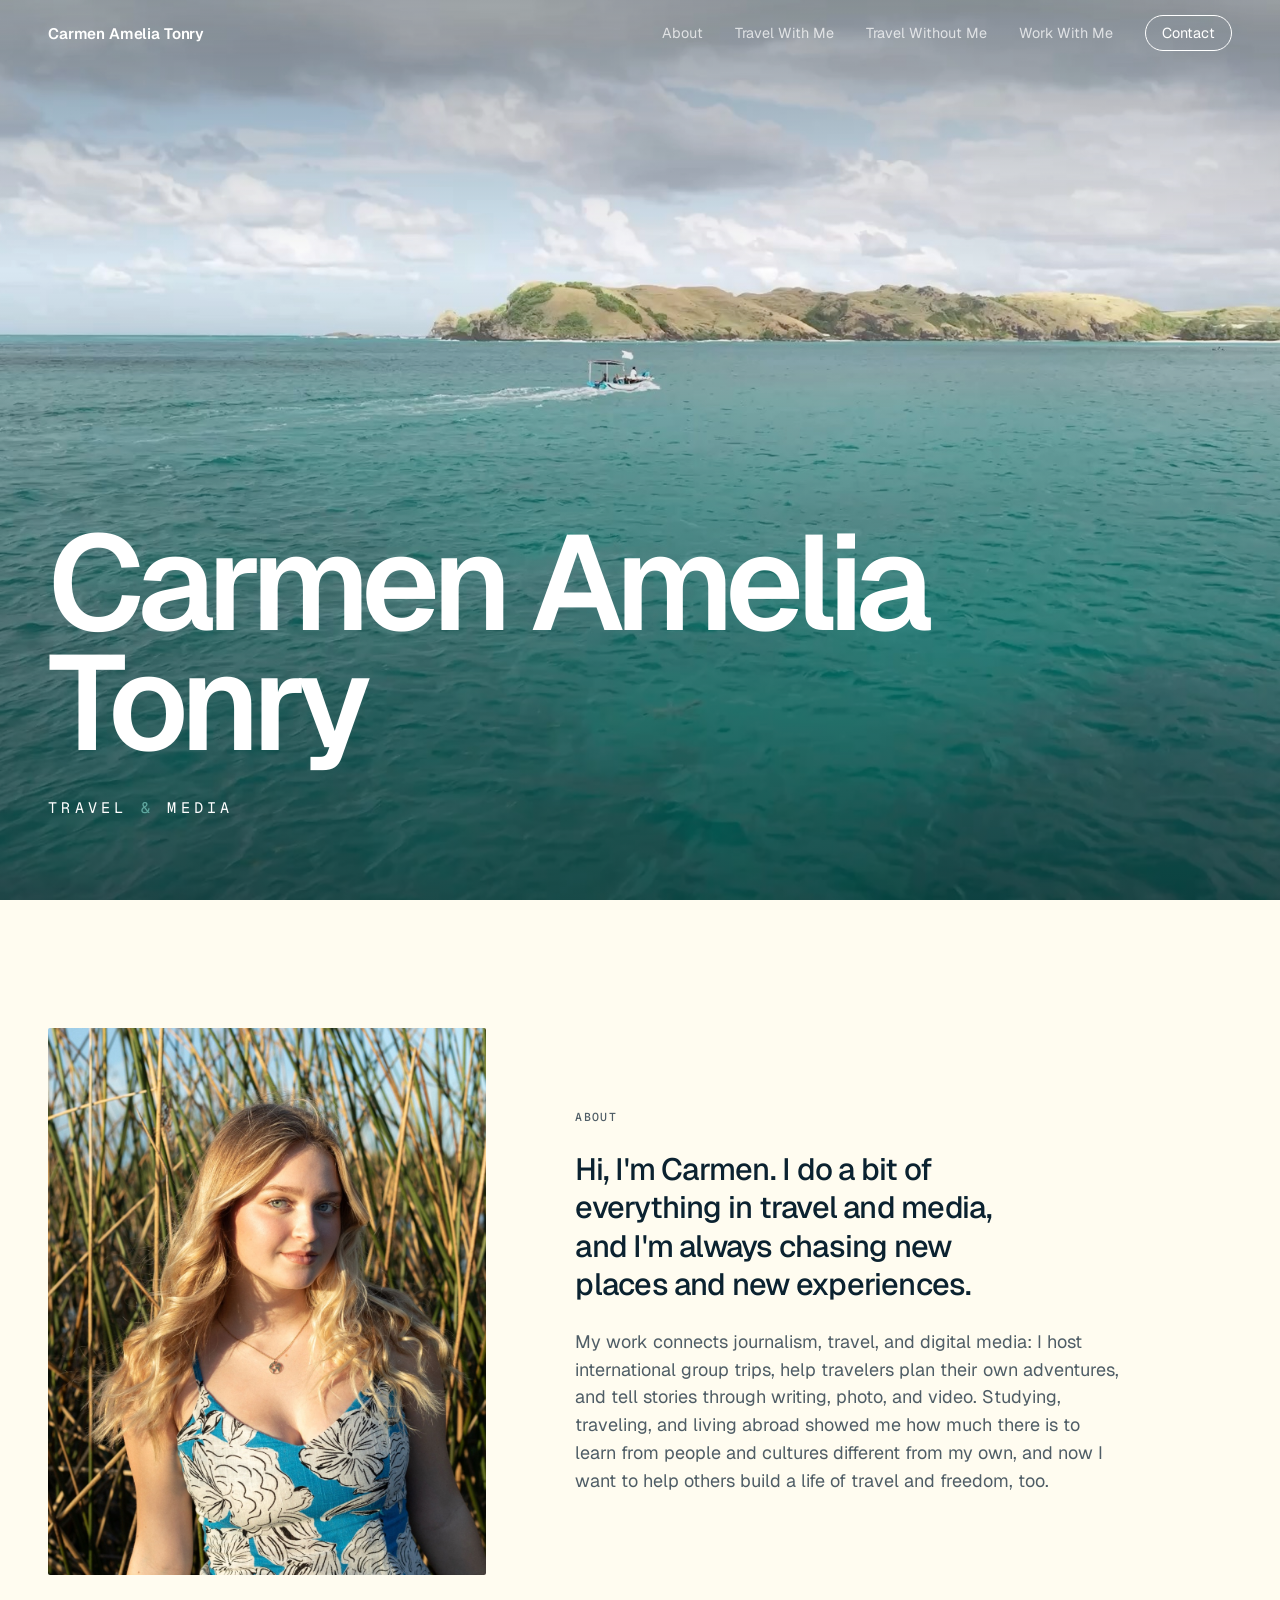
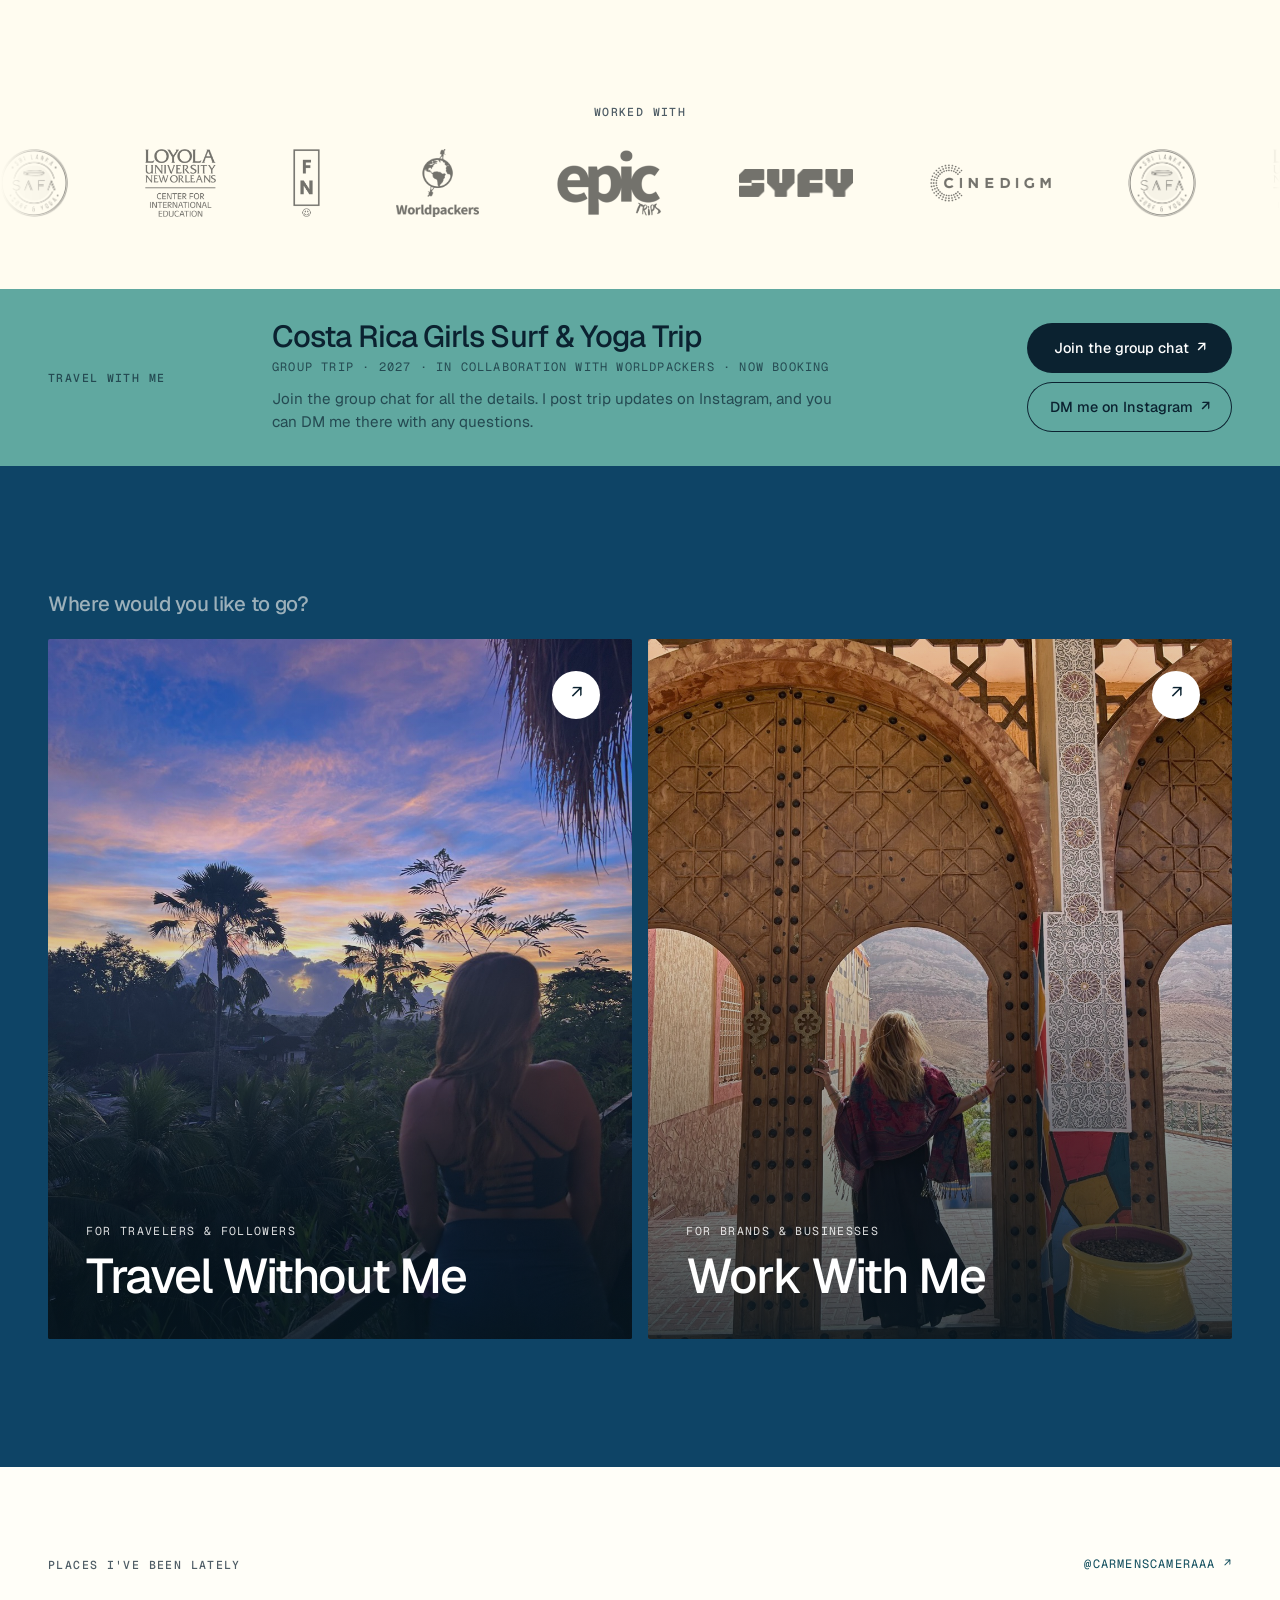
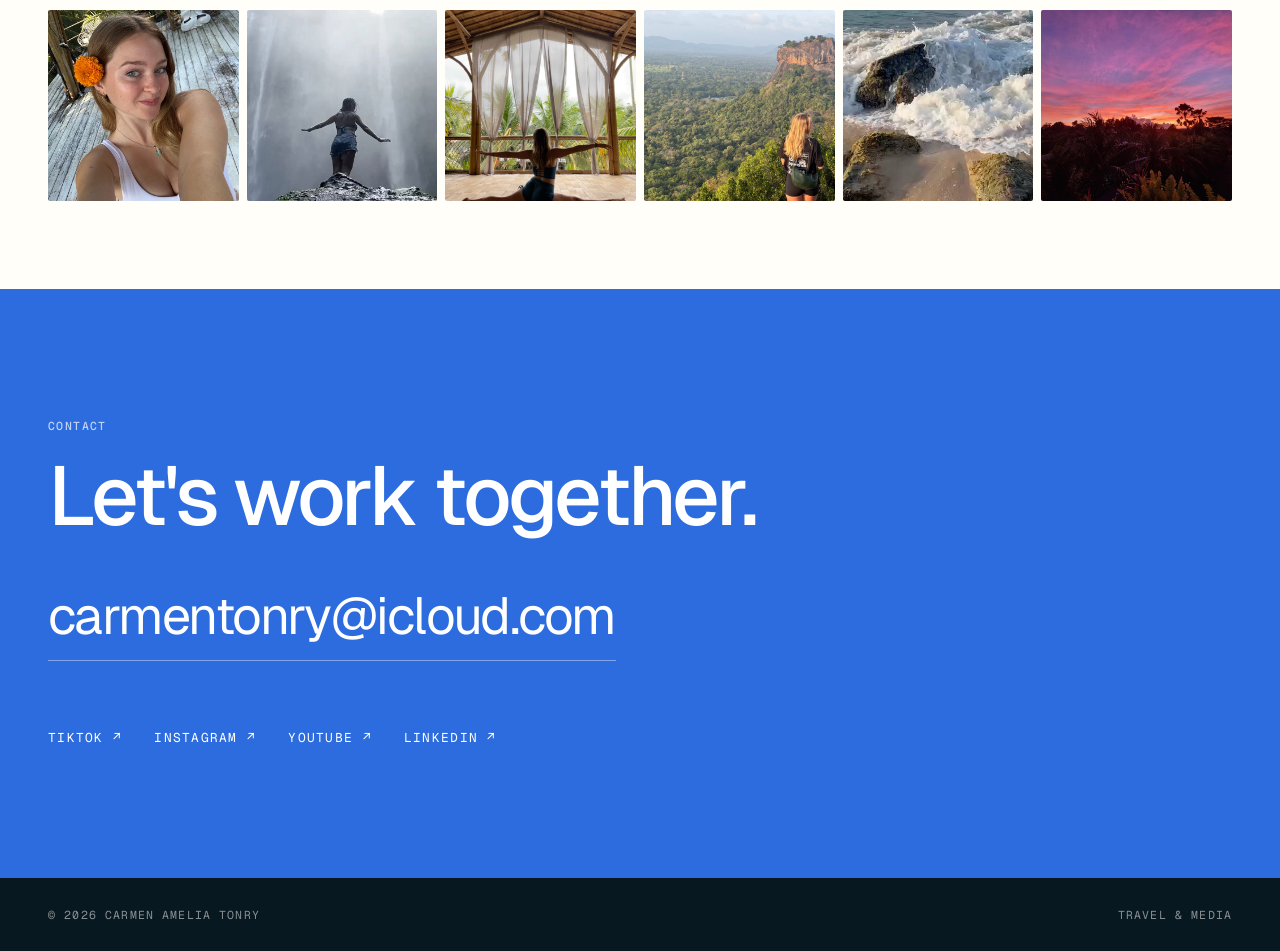
==== commit 276df640: "Travel With Me: credit Worldpackers, explain next steps, add Instagram DM Co-Authored-By: Claude Opu" ====
--- a/index.html
+++ b/index.html
@@ -8,7 +8,7 @@
   <link rel="preconnect" href="https://fonts.googleapis.com">
   <link rel="preconnect" href="https://fonts.gstatic.com" crossorigin>
   <link href="https://fonts.googleapis.com/css2?family=Geist:wght@300..700&family=Geist+Mono:wght@400;500&display=swap" rel="stylesheet">
-  <link rel="stylesheet" href="styles.css?v=44">
+  <link rel="stylesheet" href="styles.css?v=45">
 </head>
 <body class="home">
 
@@ -66,9 +66,13 @@
       <p class="eyebrow">Travel With Me</p>
       <div class="trip-main">
         <h3>Costa Rica Girls Surf &amp; Yoga Trip</h3>
-        <p>Group trip · 2027 · Now booking</p>
+        <p>Group trip · 2027 · In collaboration with Worldpackers · Now booking</p>
+        <p class="trip-note">Join the group chat for all the details. I post trip updates on Instagram, and you can DM me there with any questions.</p>
       </div>
-      <a class="btn" href="https://chat.whatsapp.com/FKAaQu9WQhG2dxmVBWzwGS" target="_blank" rel="noopener">Join the group <span aria-hidden="true">↗</span></a>
+      <div class="trip-actions">
+        <a class="btn" href="https://chat.whatsapp.com/FKAaQu9WQhG2dxmVBWzwGS" target="_blank" rel="noopener">Join the group chat <span aria-hidden="true">↗</span></a>
+        <a class="btn btn-outline" href="https://ig.me/m/carmenscameraaa" target="_blank" rel="noopener">DM me on Instagram <span aria-hidden="true">↗</span></a>
+      </div>
     </div>
   </section>
 
--- a/styles.css
+++ b/styles.css
@@ -372,6 +372,38 @@
   color: var(--trip-ink-2);
 }
 
+.trip-main .trip-note {
+  max-width: 36rem;
+  margin-top: 0.75rem;
+  font-family: inherit;
+  font-size: 0.95rem;
+  text-transform: none;
+  letter-spacing: 0;
+  line-height: 1.5;
+}
+
+.trip-actions {
+  display: flex;
+  flex-direction: column;
+  align-items: stretch;
+  gap: 0.6rem;
+}
+
+.trip-actions .btn {
+  justify-content: center;
+}
+
+.btn.btn-outline {
+  background: transparent;
+  color: var(--night);
+  box-shadow: inset 0 0 0 1px var(--night);
+}
+
+.btn.btn-outline:hover {
+  background: var(--night);
+  color: #fff;
+}
+
 .btn {
   display: inline-flex;
   align-items: center;
@@ -1167,7 +1199,7 @@
     gap: 1.25rem;
   }
 
-  .trip .btn { justify-self: start; }
+  .trip-actions { flex-direction: row; flex-wrap: wrap; justify-self: start; }
 
   .page-media img,
   .page-media video {
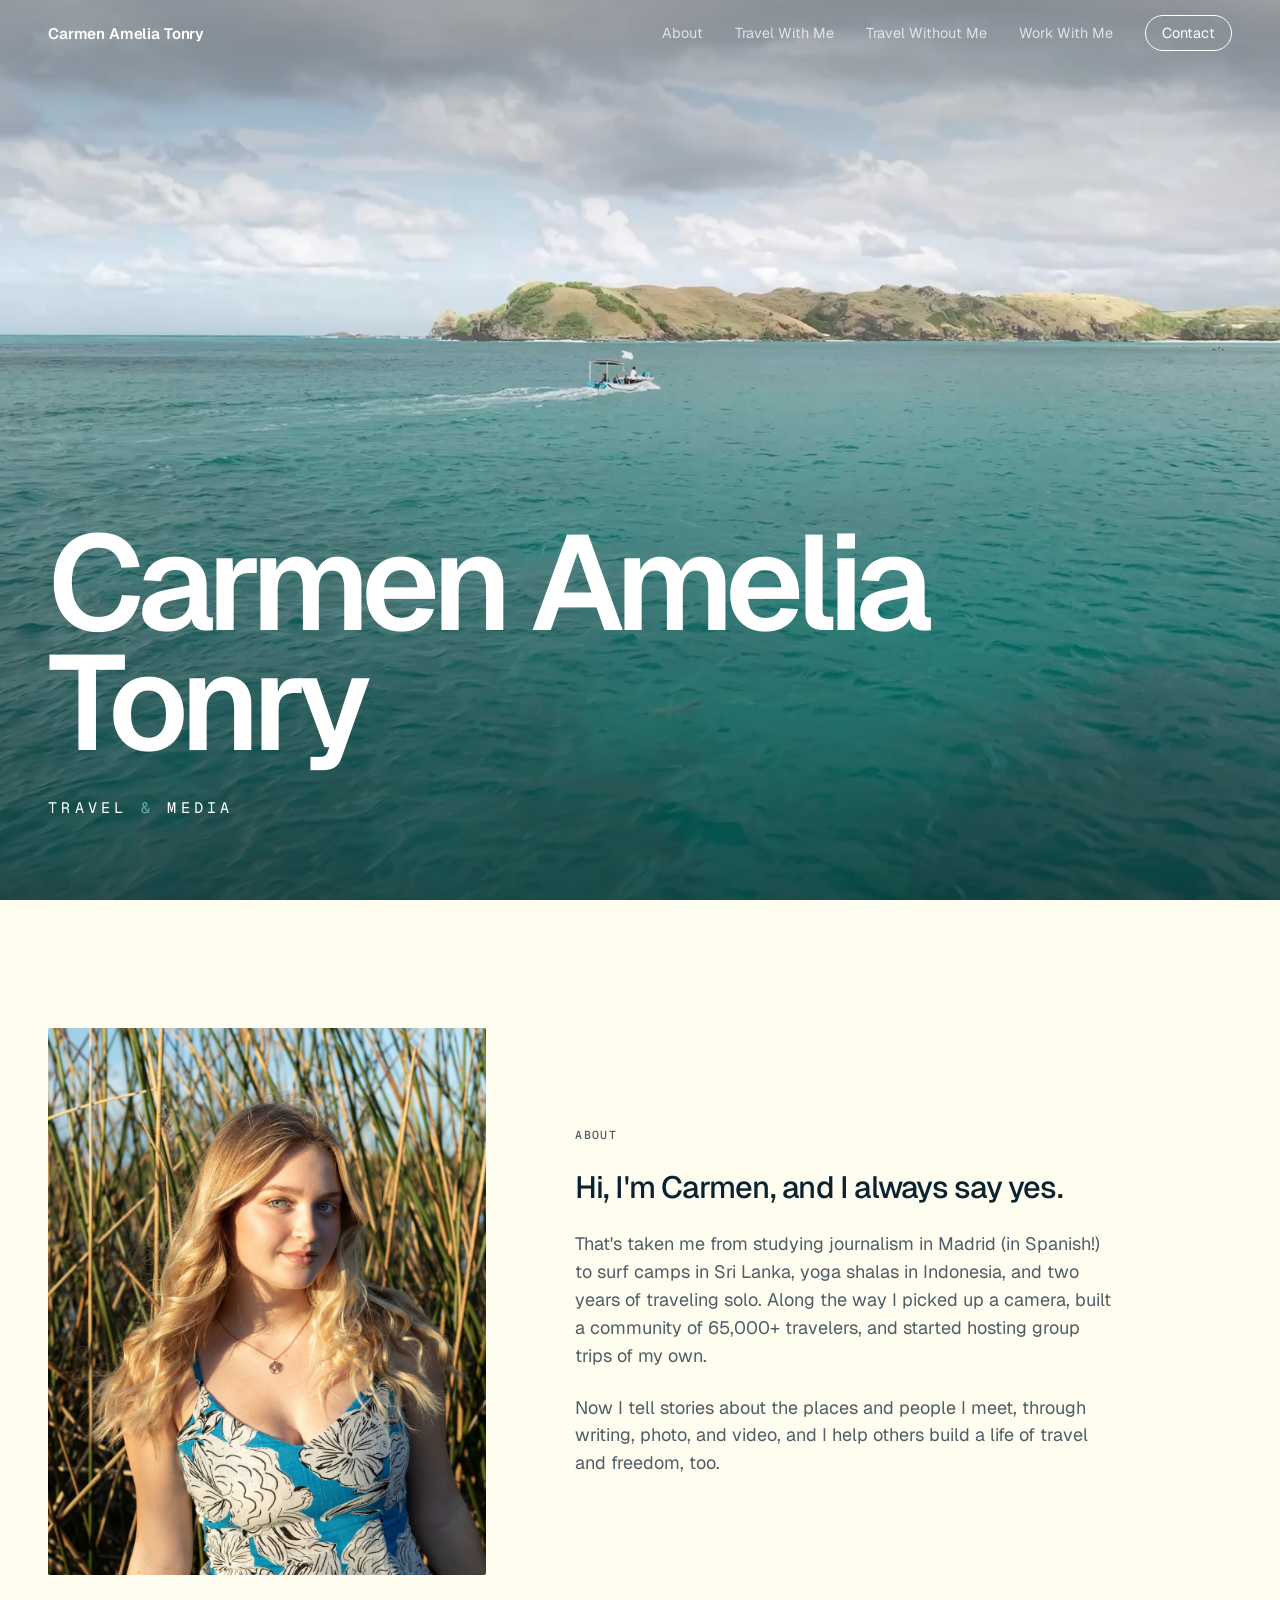
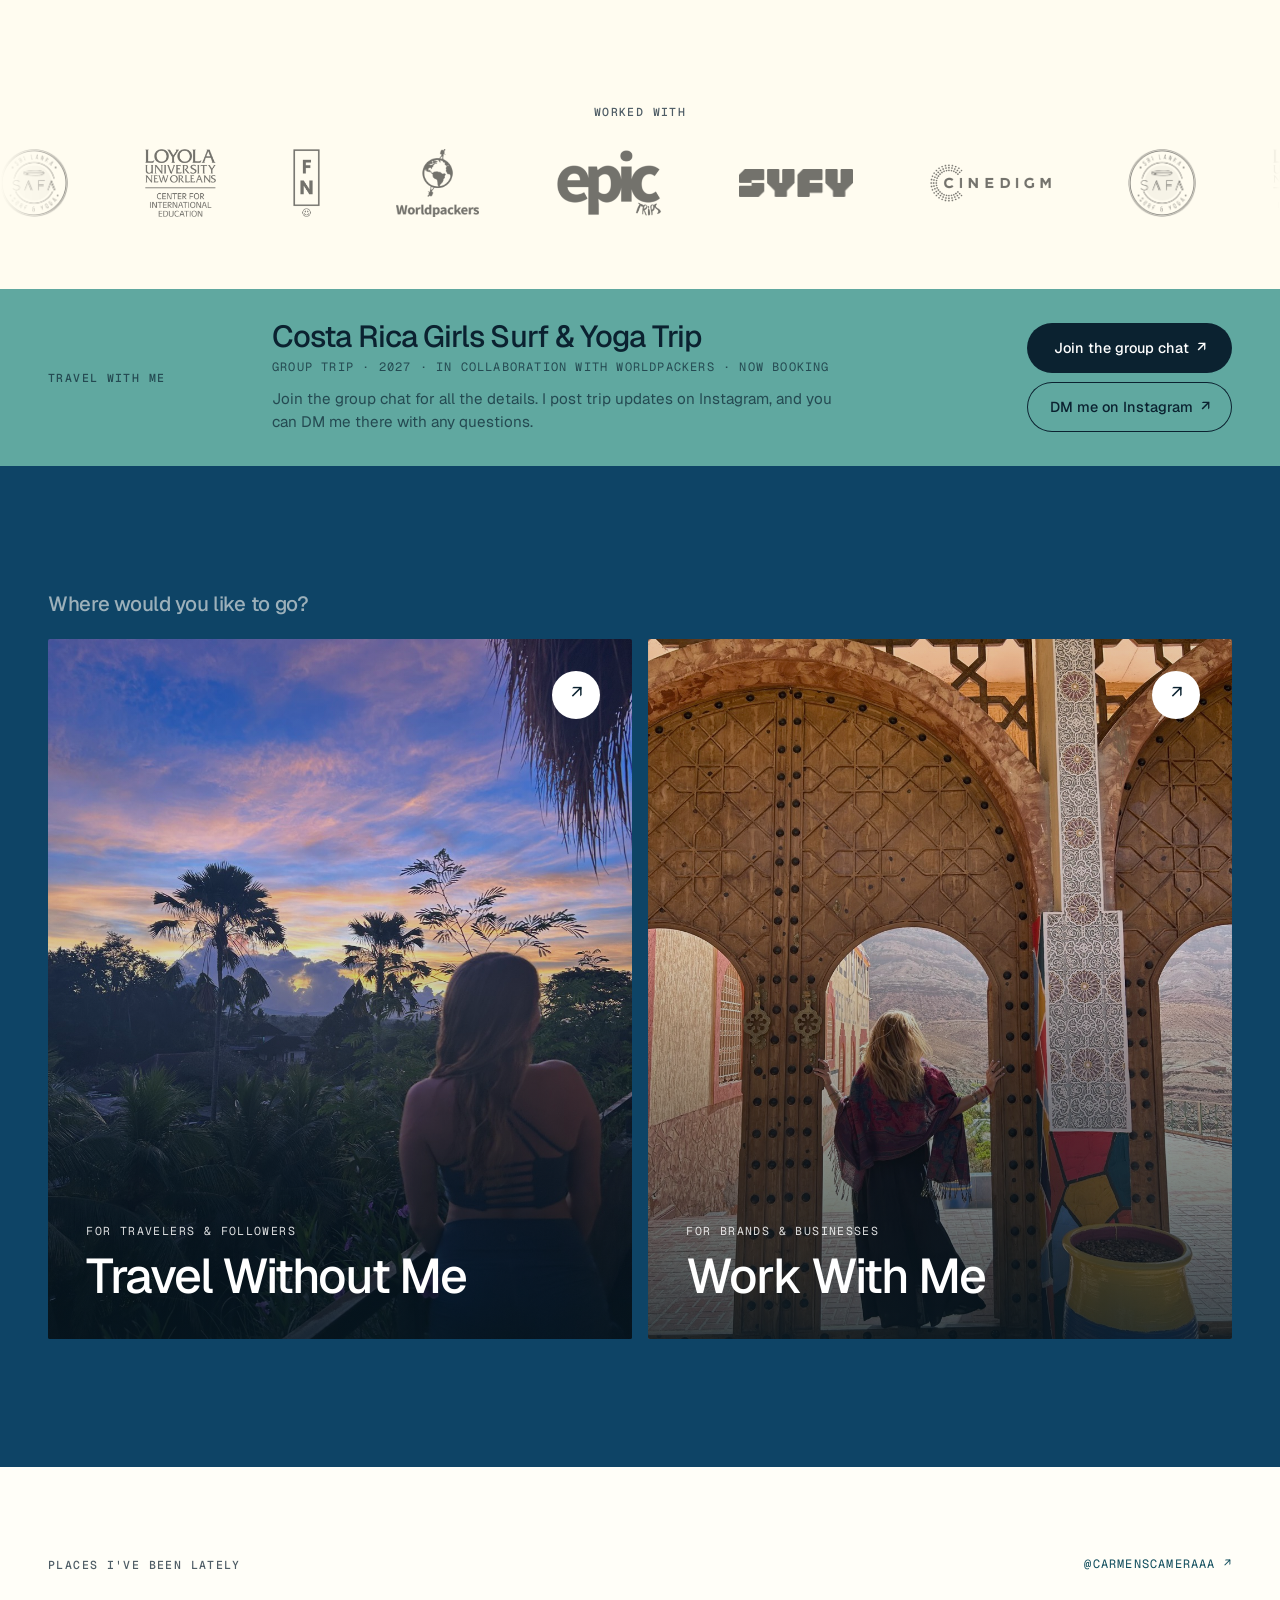
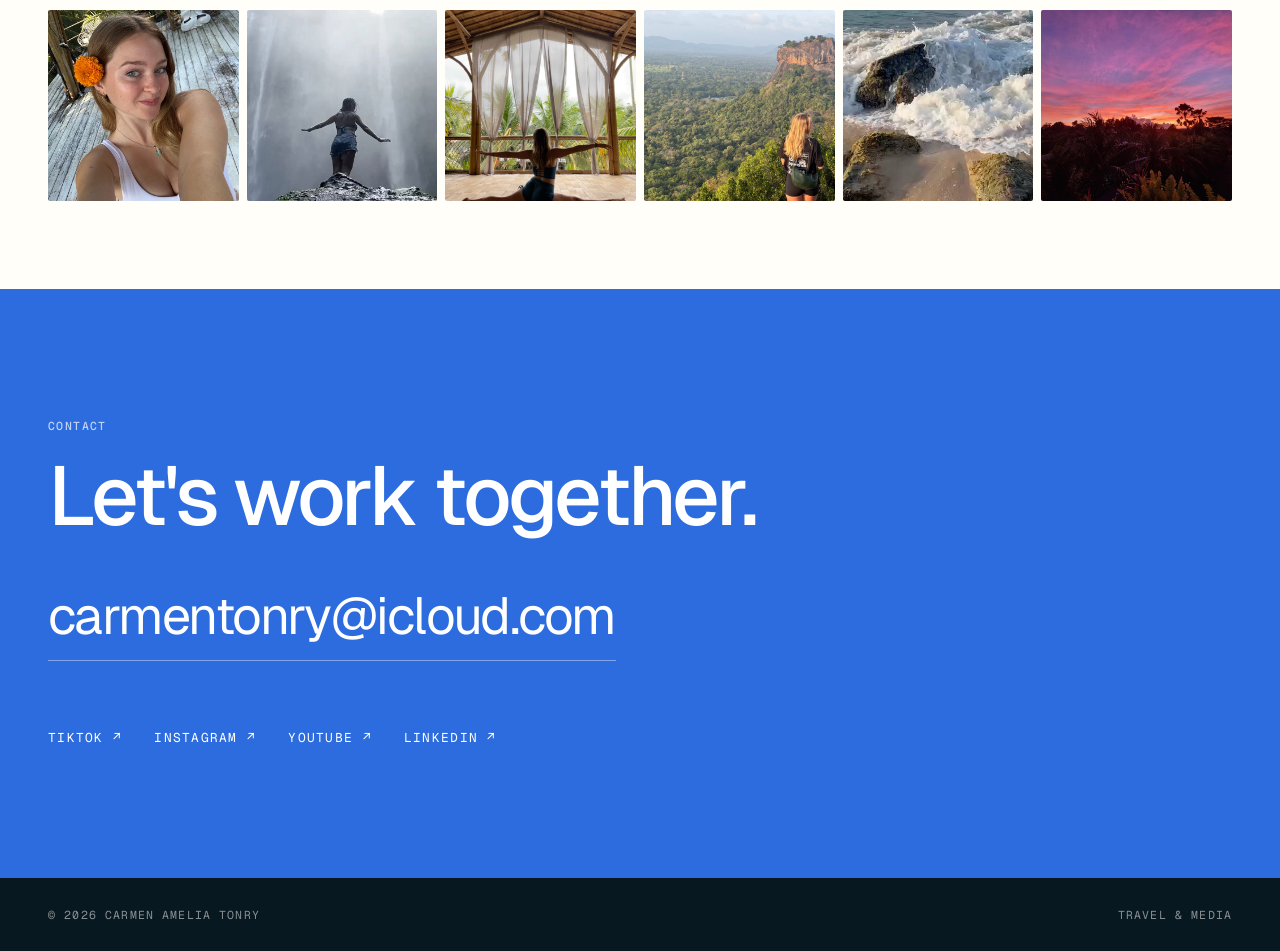
==== commit 332c5939: "Refresh About intro and add Surf & Ocean Media to Work With Me Co-Authored-By: Claude Opus 5.5 <nore" ====
--- a/index.html
+++ b/index.html
@@ -41,8 +41,9 @@
       </div>
       <div class="about-text reveal">
         <p class="eyebrow">About</p>
-        <p>Hi, I'm Carmen. I do a bit of everything in travel and media, and I'm always chasing new places and new&nbsp;experiences.</p>
-        <p>My work connects journalism, travel, and digital media: I host international group trips, help travelers plan their own adventures, and tell stories through writing, photo, and video. Studying, traveling, and living abroad showed me how much there is to learn from people and cultures different from my own, and now I want to help others build a life of travel and freedom, too.</p>
+        <p>Hi, I'm Carmen, and I always say&nbsp;yes.</p>
+        <p>That's taken me from studying journalism in Madrid (in Spanish!) to surf camps in Sri Lanka, yoga shalas in Indonesia, and two years of traveling solo. Along the way I picked up a camera, built a community of 65,000+ travelers, and started hosting group trips of my own.</p>
+        <p>Now I tell stories about the places and people I meet, through writing, photo, and video, and I help others build a life of travel and freedom,&nbsp;too.</p>
       </div>
     </div>
   </section>
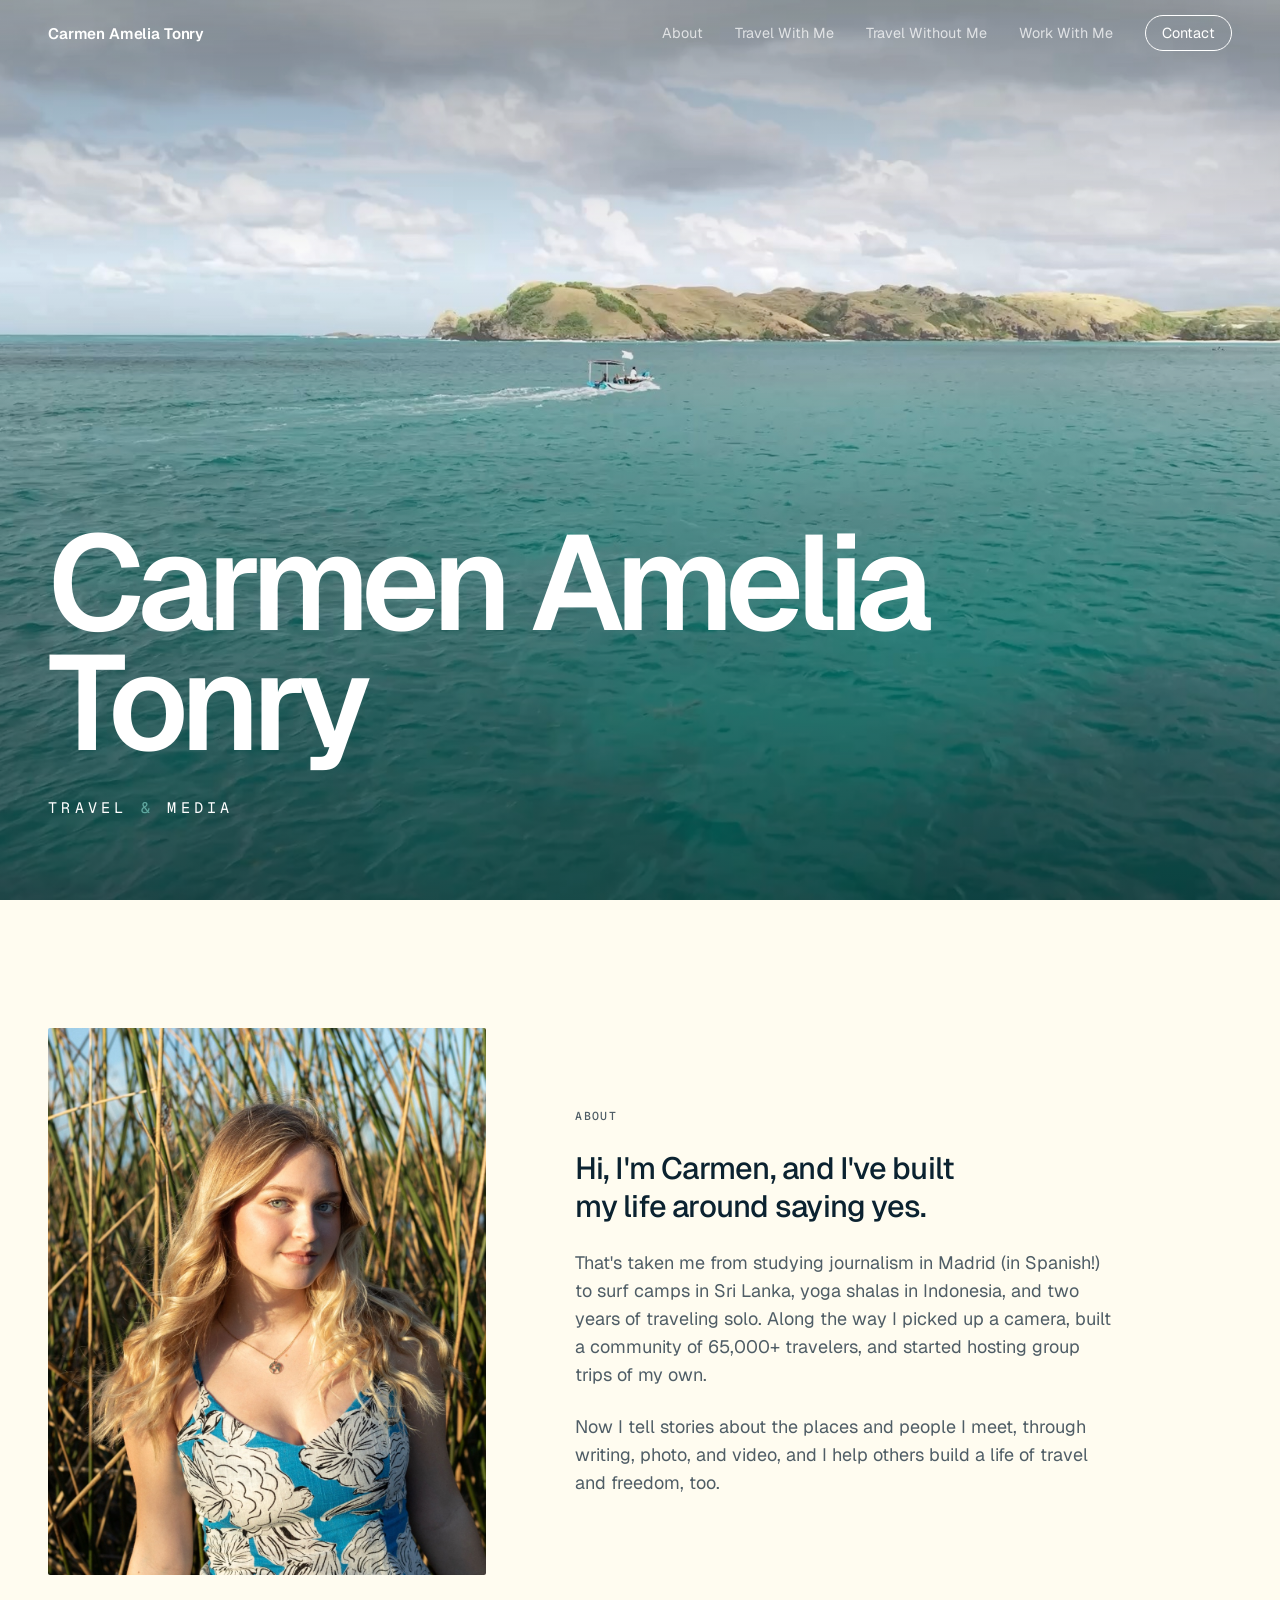
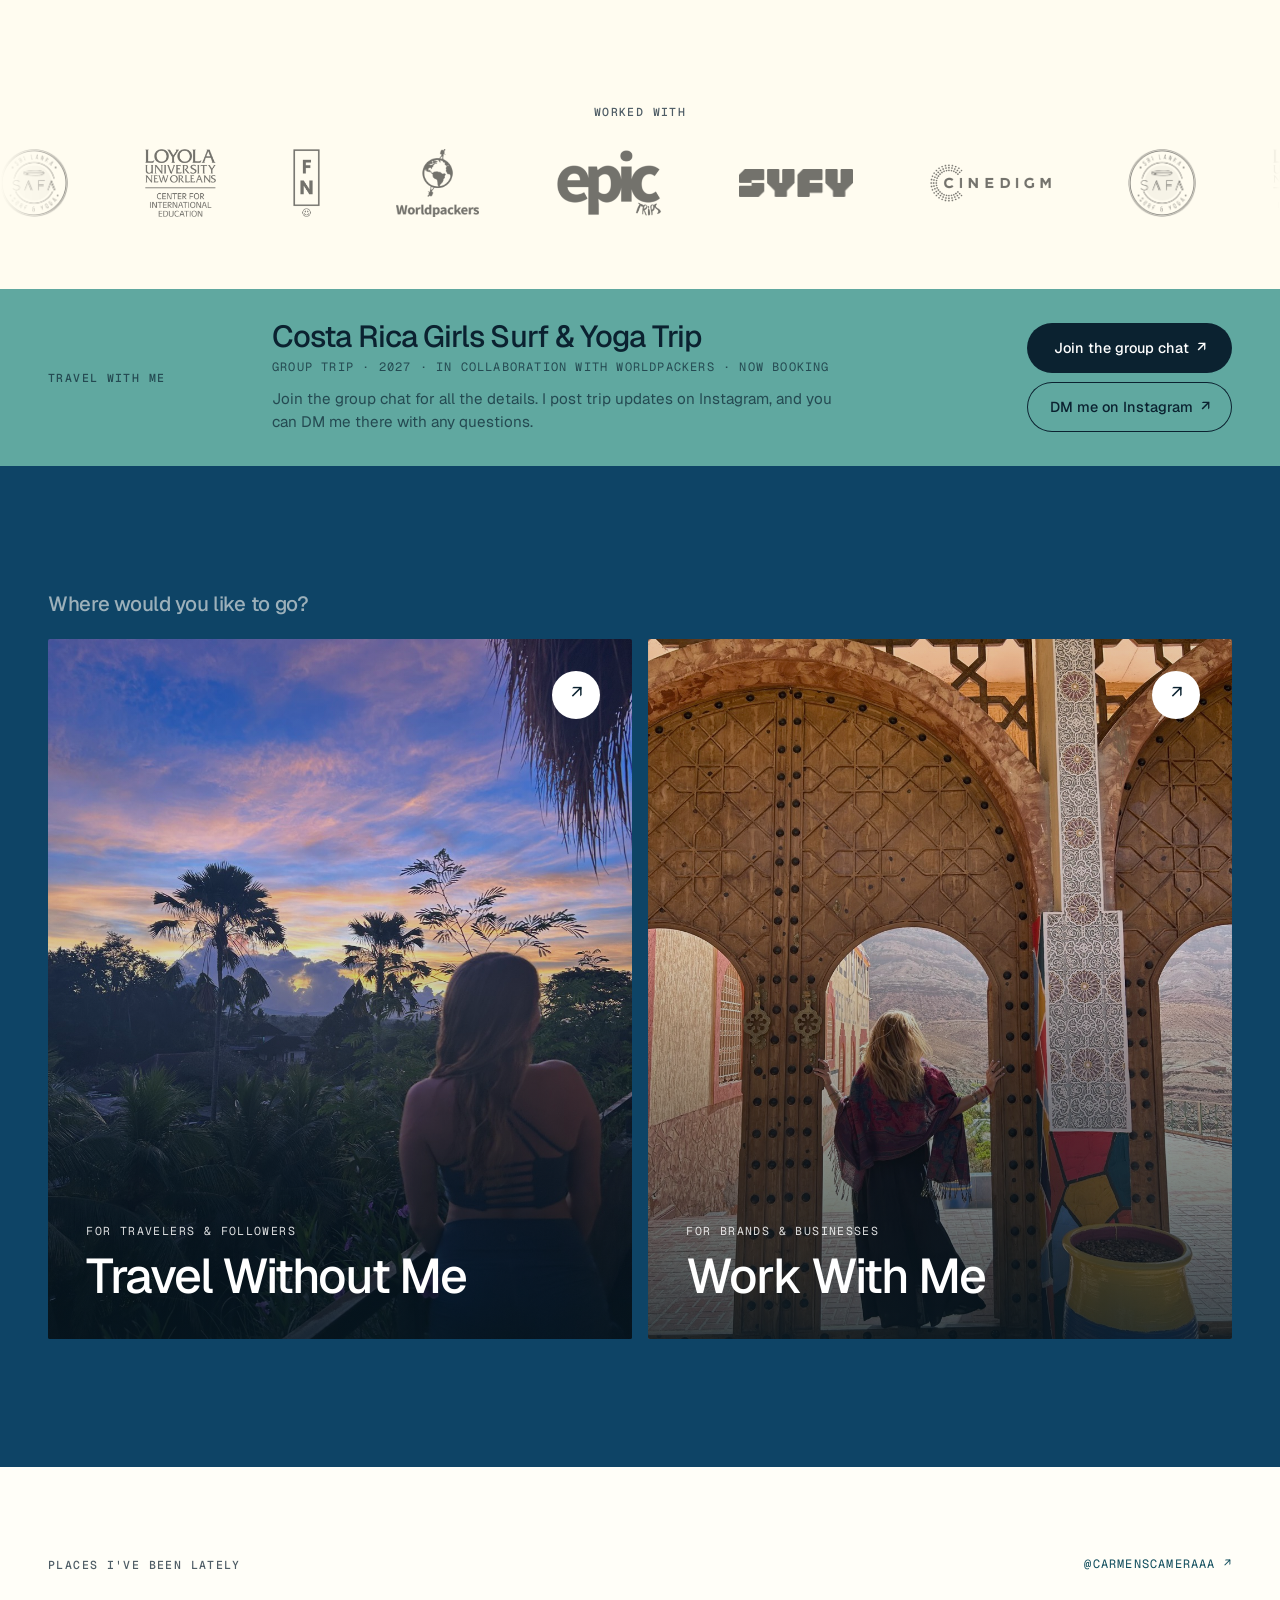
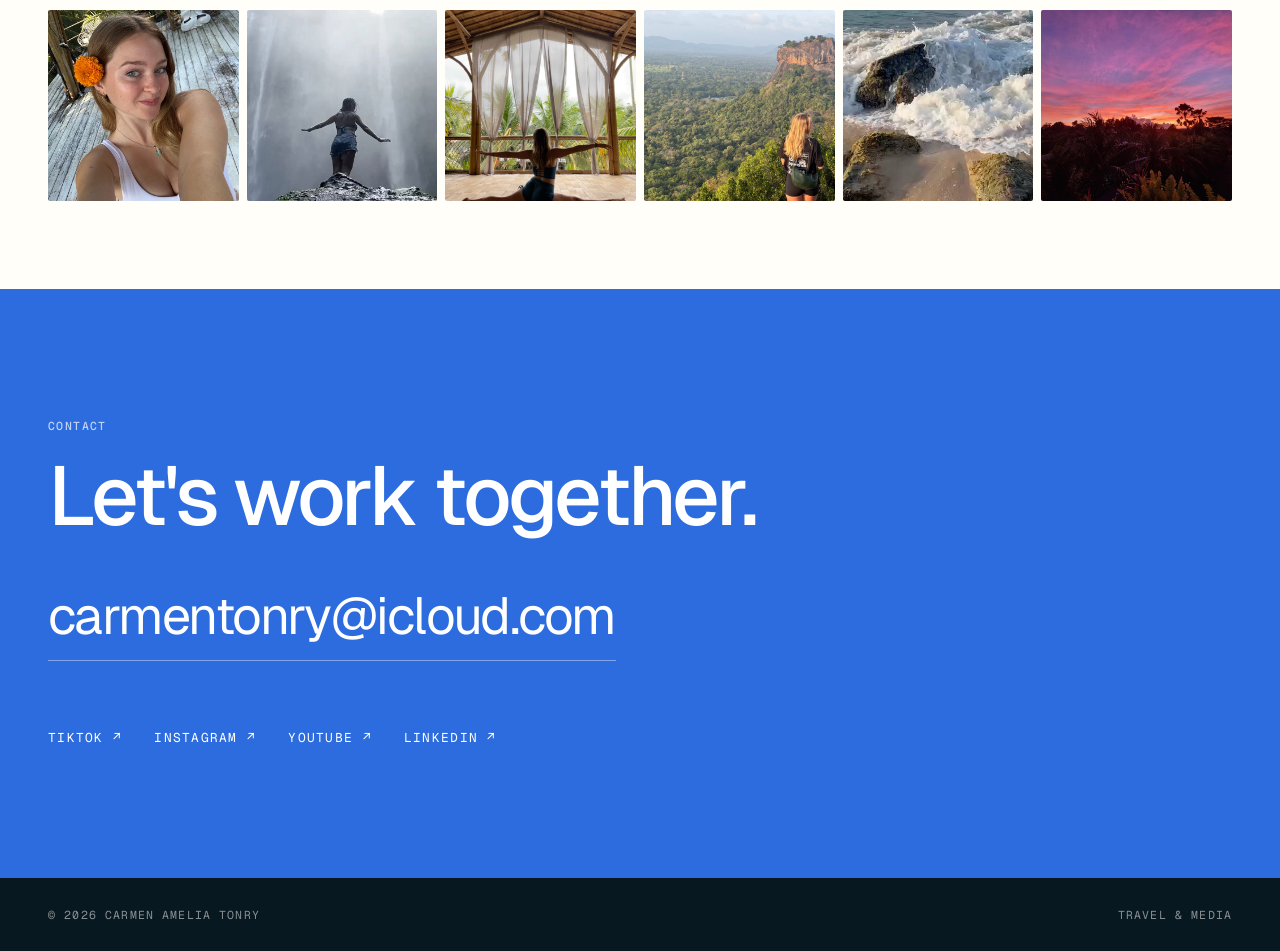
==== commit 1da93194: "Reword About intro Co-Authored-By: Claude Opus 5.5 <noreply@anthropic.com>" ====
--- a/index.html
+++ b/index.html
@@ -41,7 +41,7 @@
       </div>
       <div class="about-text reveal">
         <p class="eyebrow">About</p>
-        <p>Hi, I'm Carmen, and I always say&nbsp;yes.</p>
+        <p>Hi, I'm Carmen, and I've built my life around saying&nbsp;yes.</p>
         <p>That's taken me from studying journalism in Madrid (in Spanish!) to surf camps in Sri Lanka, yoga shalas in Indonesia, and two years of traveling solo. Along the way I picked up a camera, built a community of 65,000+ travelers, and started hosting group trips of my own.</p>
         <p>Now I tell stories about the places and people I meet, through writing, photo, and video, and I help others build a life of travel and freedom,&nbsp;too.</p>
       </div>
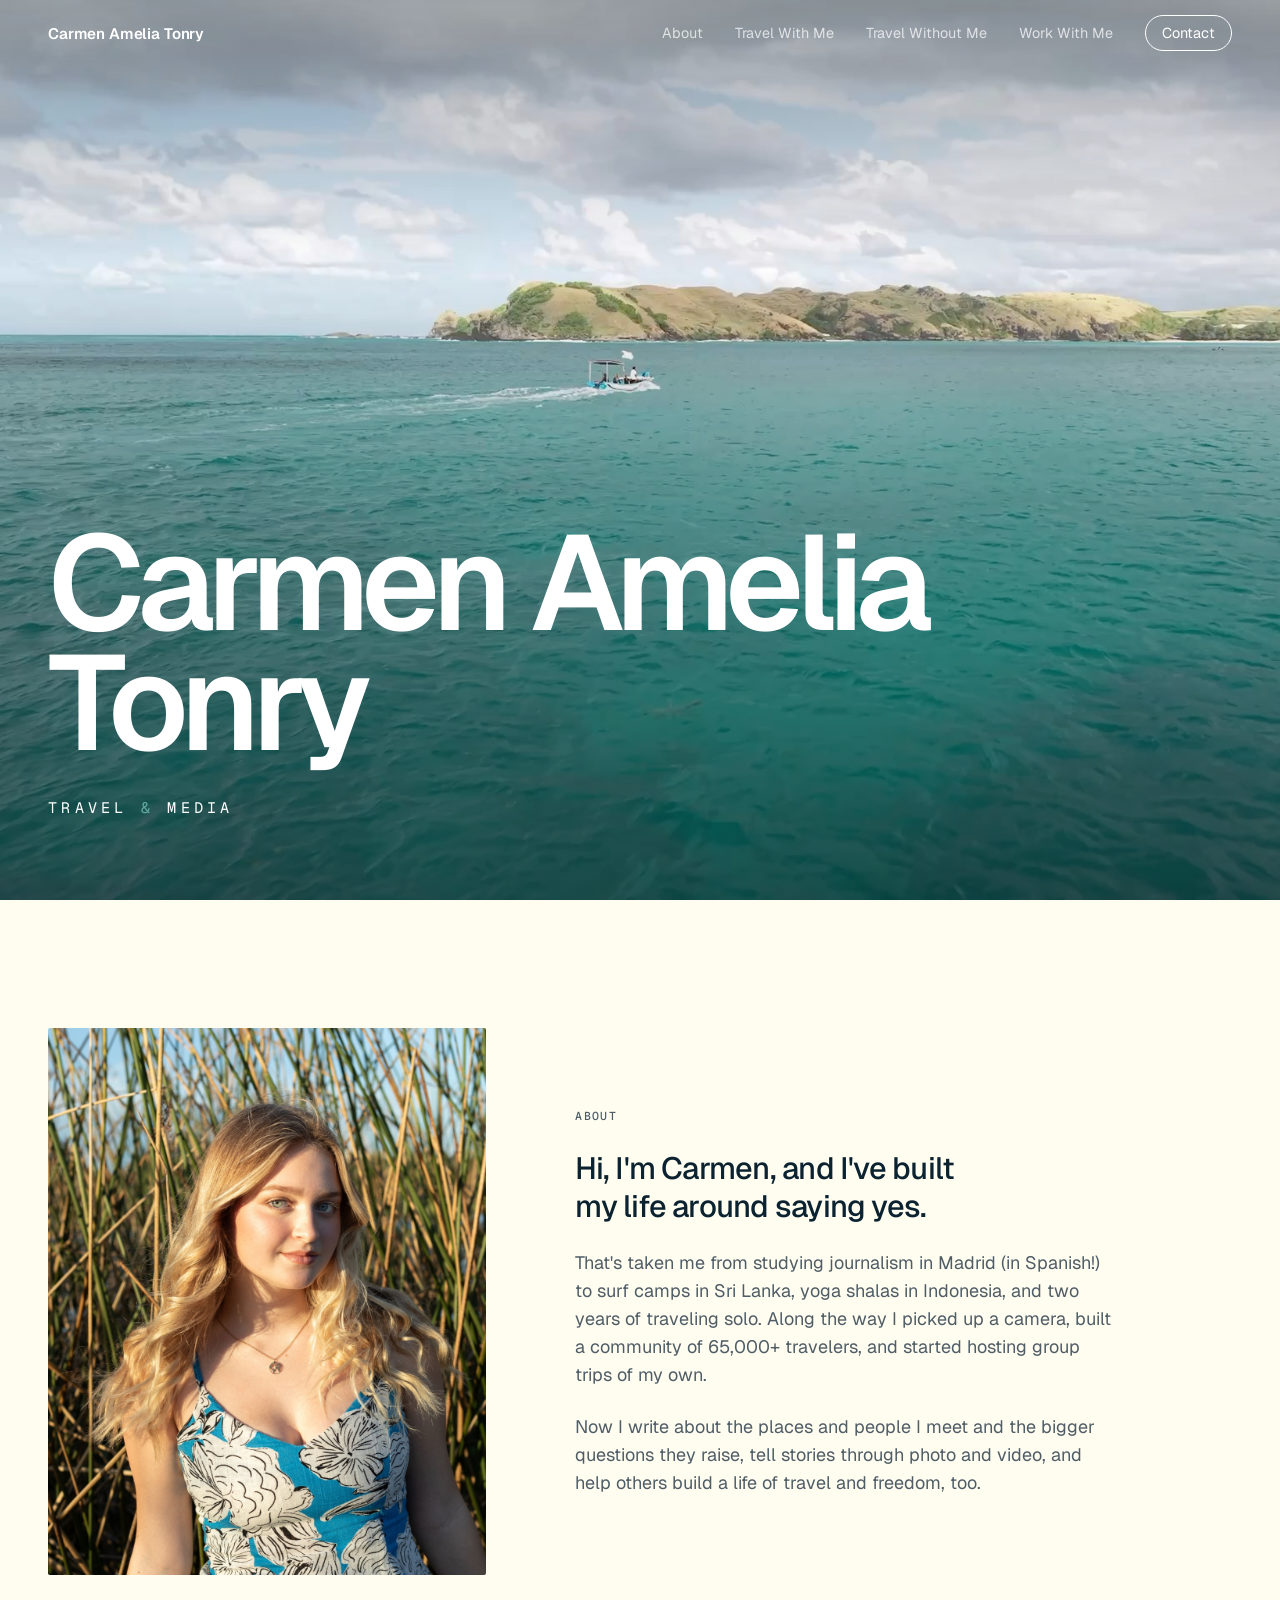
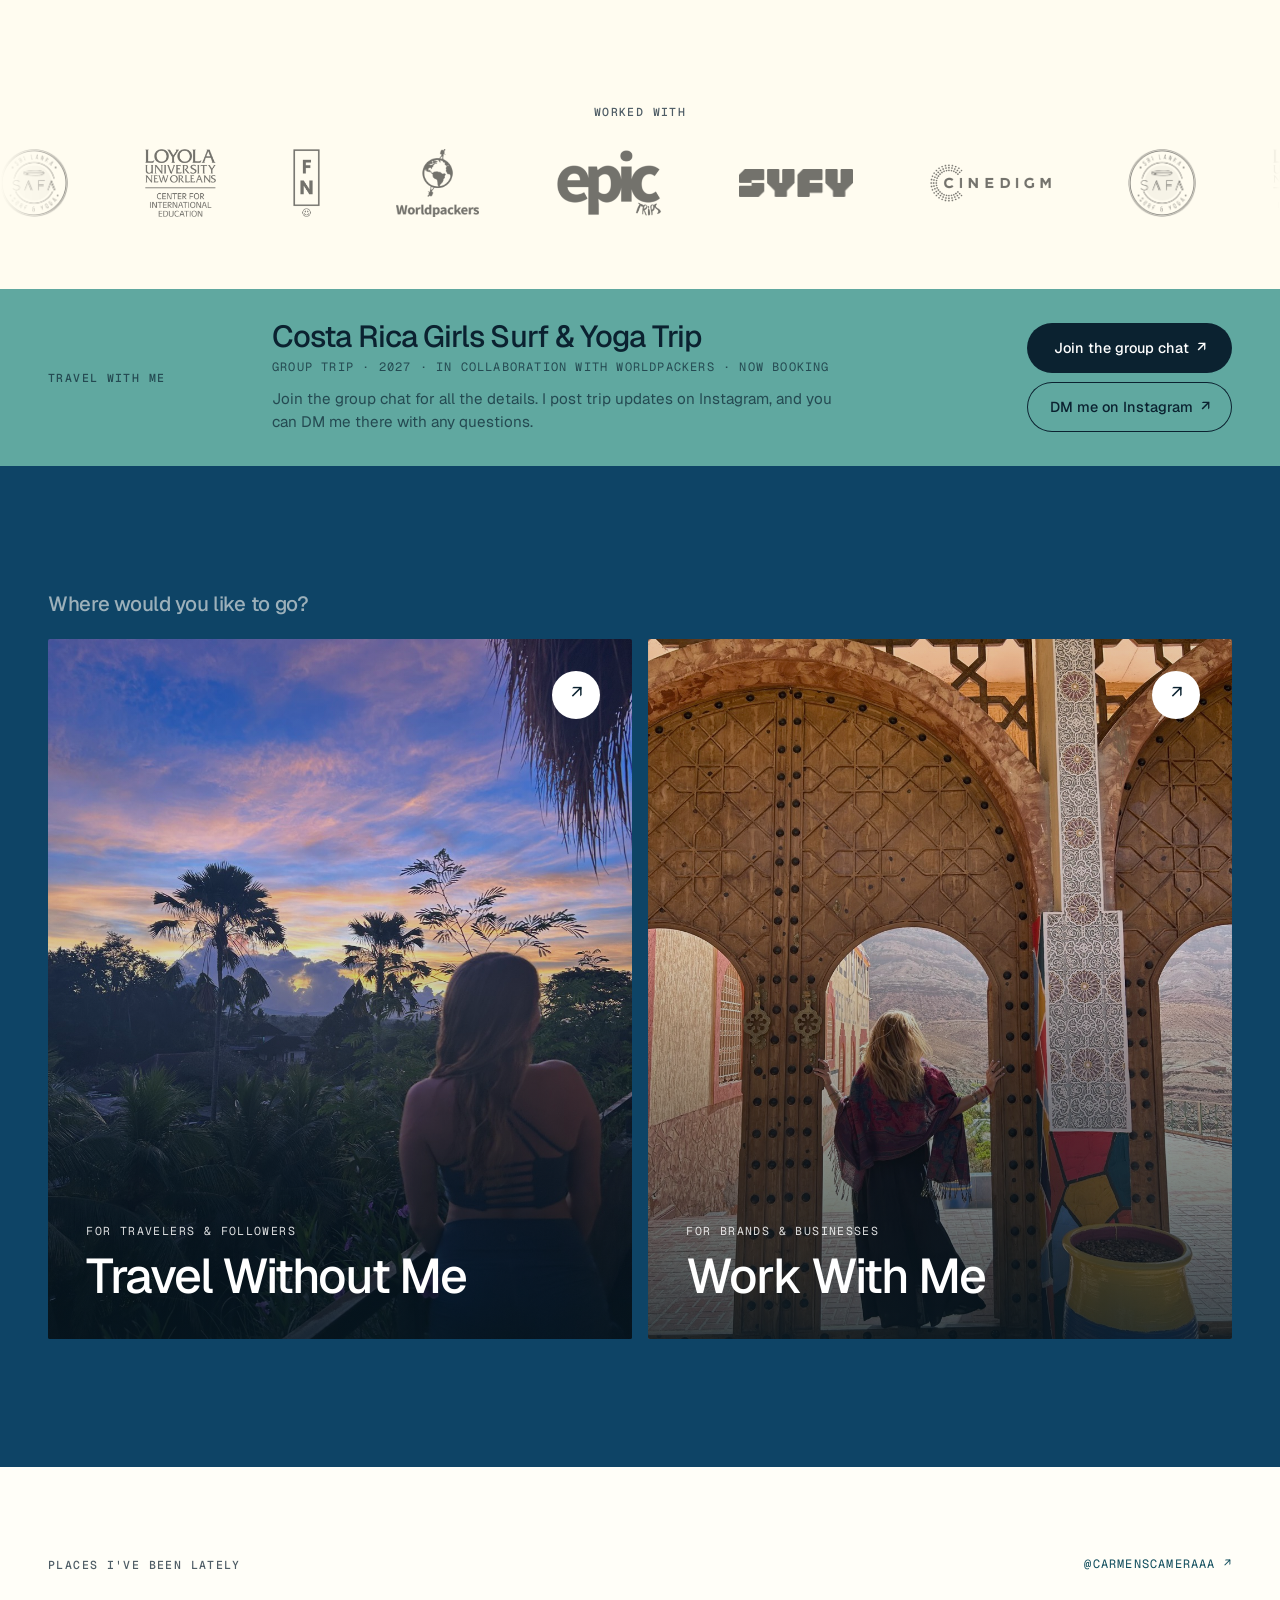
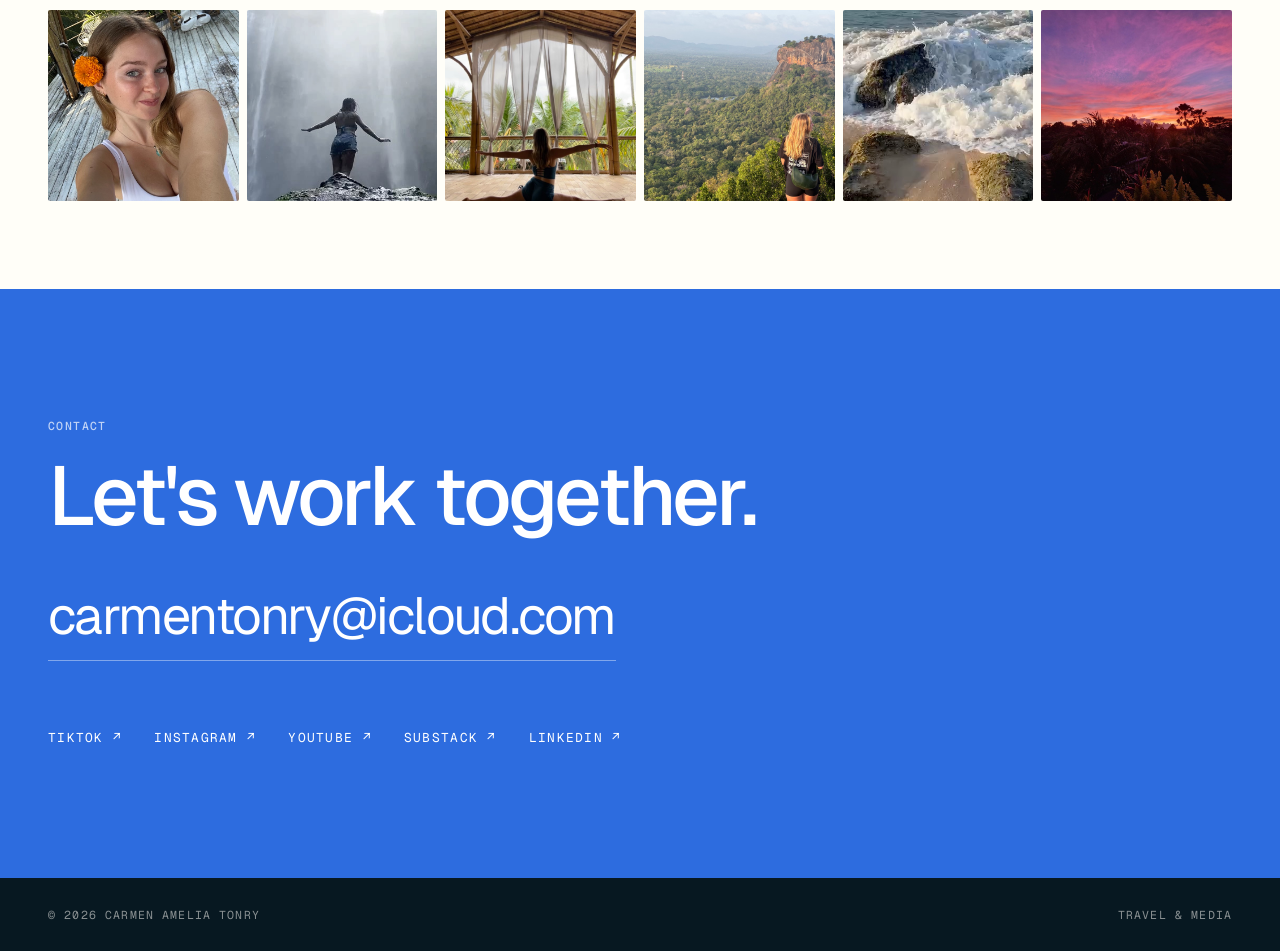
==== commit da411bee: "Highlight writing across the site and link Substack Co-Authored-By: Claude Opus 5.5 <noreply@anthrop" ====
--- a/index.html
+++ b/index.html
@@ -8,7 +8,7 @@
   <link rel="preconnect" href="https://fonts.googleapis.com">
   <link rel="preconnect" href="https://fonts.gstatic.com" crossorigin>
   <link href="https://fonts.googleapis.com/css2?family=Geist:wght@300..700&family=Geist+Mono:wght@400;500&display=swap" rel="stylesheet">
-  <link rel="stylesheet" href="styles.css?v=45">
+  <link rel="stylesheet" href="styles.css?v=46">
 </head>
 <body class="home">
 
@@ -43,7 +43,7 @@
         <p class="eyebrow">About</p>
         <p>Hi, I'm Carmen, and I've built my life around saying&nbsp;yes.</p>
         <p>That's taken me from studying journalism in Madrid (in Spanish!) to surf camps in Sri Lanka, yoga shalas in Indonesia, and two years of traveling solo. Along the way I picked up a camera, built a community of 65,000+ travelers, and started hosting group trips of my own.</p>
-        <p>Now I tell stories about the places and people I meet, through writing, photo, and video, and I help others build a life of travel and freedom,&nbsp;too.</p>
+        <p>Now I write about the places and people I meet and the bigger questions they raise, tell stories through photo and video, and help others build a life of travel and freedom,&nbsp;too.</p>
       </div>
     </div>
   </section>
@@ -128,6 +128,7 @@
         <li><a href="https://www.tiktok.com/@carmenscamera" target="_blank" rel="noopener">TikTok ↗</a></li>
         <li><a href="https://www.instagram.com/carmenscameraaa" target="_blank" rel="noopener">Instagram ↗</a></li>
         <li><a href="https://www.youtube.com/@carmenscameraa" target="_blank" rel="noopener">YouTube ↗</a></li>
+        <li><a href="https://carmentonry.substack.com" target="_blank" rel="noopener">Substack ↗</a></li>
         <li><a href="https://www.linkedin.com/in/carmen-amelia-tonry-478890346/" target="_blank" rel="noopener">LinkedIn ↗</a></li>
       </ul>
     </div>
--- a/styles.css
+++ b/styles.css
@@ -1180,8 +1180,8 @@
     line-height: 1.3;
   }
 
-  .about-text p:nth-of-type(3) {
-    grid-area: text;
+  .about-text p:nth-of-type(n+3) {
+    grid-column: 1 / -1;
     margin-top: 1rem;
     font-size: 0.9rem;
     line-height: 1.5;
